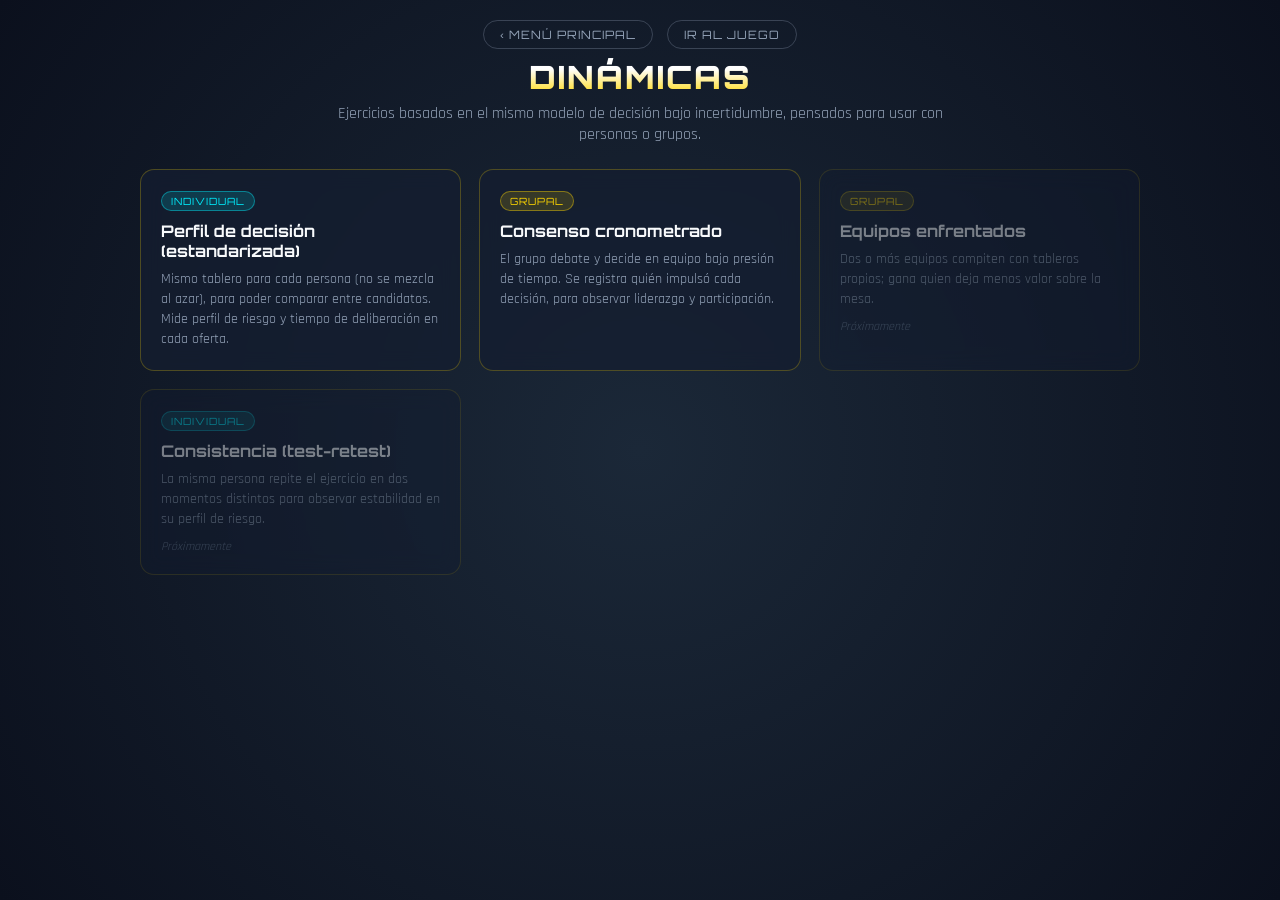
==== dinamicas.html @ cfd76e82 "444" ====
<!DOCTYPE html>
<html lang="es">
<head>
  <meta charset="UTF-8">
  <meta name="viewport" content="width=device-width, initial-scale=1.0">
  <title>Dinámicas - Simulador de Maletines</title>
  <link rel="preconnect" href="https://fonts.googleapis.com">
  <link rel="preconnect" href="https://fonts.gstatic.com" crossorigin>
  <link href="https://fonts.googleapis.com/css2?family=Orbitron:wght@500;700;900&family=Rajdhani:wght@500;600;700&display=swap" rel="stylesheet">
  <link rel="stylesheet" href="dinamicas.css">
</head>
<body>

  <div class="top-nav">
    <a href="index.html">‹ Menú principal</a>
    <a href="juego.html">Ir al juego</a>
  </div>

  <h1>Dinámicas</h1>
  <p class="subtitle">Ejercicios basados en el mismo modelo de decisión bajo incertidumbre, pensados para usar con personas o grupos.</p>

  <!-- ============================ Selector ============================ -->
  <div class="screen active" id="screen-menu">
    <div class="dyn-grid">

      <div class="dyn-card" data-target="individual">
        <span class="dyn-tag individual">Individual</span>
        <h3>Perfil de decisión (estandarizada)</h3>
        <p>Mismo tablero para cada persona (no se mezcla al azar), para poder comparar entre candidatos. Mide perfil de riesgo y tiempo de deliberación en cada oferta.</p>
      </div>

      <div class="dyn-card" data-target="group">
        <span class="dyn-tag grupal">Grupal</span>
        <h3>Consenso cronometrado</h3>
        <p>El grupo debate y decide en equipo bajo presión de tiempo. Se registra quién impulsó cada decisión, para observar liderazgo y participación.</p>
      </div>

      <div class="dyn-card disabled">
        <span class="dyn-tag grupal">Grupal</span>
        <h3>Equipos enfrentados</h3>
        <p>Dos o más equipos compiten con tableros propios; gana quien deja menos valor sobre la mesa.</p>
        <span class="soon">Próximamente</span>
      </div>

      <div class="dyn-card disabled">
        <span class="dyn-tag individual">Individual</span>
        <h3>Consistencia (test-retest)</h3>
        <p>La misma persona repite el ejercicio en dos momentos distintos para observar estabilidad en su perfil de riesgo.</p>
        <span class="soon">Próximamente</span>
      </div>

    </div>
  </div>

  <!-- ======================= Individual: intro ======================= -->
  <div class="screen" id="screen-individual-intro">
    <div class="intro-box">
      <h2>Perfil de decisión — versión estandarizada</h2>
      <p class="note">
        El tablero es siempre el mismo (mismos premios en los mismos maletines), para que el resultado
        se pueda comparar entre personas. Se registra qué decisión tomó en cada oferta y cuánto tardó en tomarla.
      </p>
      <div class="field-row">
        <input type="text" id="ind-name-input" placeholder="Nombre del participante (opcional)">
      </div>
      <div class="panel-actions">
        <button class="btn btn-ghost" data-back>‹ Volver</button>
        <button class="btn btn-deal" id="ind-start-btn">Iniciar prueba</button>
      </div>
    </div>
  </div>

  <!-- ======================= Individual: juego ======================= -->
  <div class="screen" id="screen-individual-play">
    <div class="dashboard">
      <div class="metric-card"><h3>Ronda</h3><div class="value" id="ind-round-label">-</div></div>
      <div class="metric-card"><h3>Restantes</h3><div class="value" id="ind-remaining">0</div></div>
      <div class="metric-card"><h3>Valor Esperado</h3><div class="value" id="ind-ve">$0</div></div>
      <div class="metric-card"><h3>Oferta Estimada</h3><div class="value offer" id="ind-offer">$0</div></div>
    </div>

    <div class="status-bar" id="ind-status">Elegí tu maletín</div>

    <div class="player-case-bar" id="ind-player-bar" hidden>
      <span class="label">Tu maletín</span>
      <span class="num" id="ind-player-num">-</span>
      <span class="hint" id="ind-player-hint">queda cerrado hasta el final</span>
    </div>

    <div class="main-container">
      <div class="values-column" id="ind-low-list"></div>
      <div class="cases-grid" id="ind-cases-grid"></div>
      <div class="values-column" id="ind-high-list"></div>
    </div>

    <div class="controls">
      <button class="reset-btn" id="ind-reset-btn">Reiniciar prueba</button>
    </div>
  </div>

  <!-- Overlay oferta individual -->
  <div class="overlay" id="ind-offer-overlay" hidden>
    <div class="panel">
      <h2>La banca te ofrece</h2>
      <div class="big-amount" id="ind-offer-amount">$0</div>
      <p class="panel-sub" id="ind-offer-sub"></p>
      <div class="panel-actions">
        <button class="btn btn-deal" id="ind-deal-btn">Trato</button>
        <button class="btn btn-nodeal" id="ind-nodeal-btn">No Trato</button>
      </div>
    </div>
  </div>

  <!-- Overlay cambio final individual -->
  <div class="overlay" id="ind-swap-overlay" hidden>
    <div class="panel">
      <h2>Última decisión</h2>
      <p class="panel-sub" id="ind-swap-sub"></p>
      <div class="panel-actions">
        <button class="btn btn-keep" id="ind-keep-btn">Me quedo con el mío</button>
        <button class="btn btn-swap" id="ind-swap-btn">Cambiar maletín</button>
      </div>
    </div>
  </div>

  <!-- Overlay resultado individual -->
  <div class="overlay" id="ind-result-overlay" hidden>
    <div class="panel wide">
      <h2 id="ind-result-title">Fin de la prueba</h2>
      <div class="big-amount" id="ind-result-amount">$0</div>
      <p class="panel-sub" id="ind-result-sub"></p>
      <div class="risk-profile" id="ind-risk-profile">
        <span class="risk-tag" id="ind-risk-tag">-</span>
        <p id="ind-risk-detail"></p>
        <p id="ind-risk-note" class="risk-note"></p>
      </div>
      <div class="result-history" id="ind-result-history"></div>
      <div class="panel-actions">
        <button class="btn btn-ghost" id="ind-print-btn">Imprimir resumen</button>
        <button class="btn btn-deal" id="ind-again-btn">Nueva prueba</button>
      </div>
    </div>
  </div>

  <!-- ========================== Grupal: intro ========================== -->
  <div class="screen" id="screen-group-intro">
    <div class="intro-box">
      <h2>Consenso grupal cronometrado</h2>
      <p class="note">
        El grupo mira el mismo tablero (proyectado) y debe decidir en conjunto, dentro de un tiempo límite,
        si acepta cada oferta de la banca. Podés anotar quién impulsó cada decisión para observar
        participación y liderazgo.
      </p>
      <div class="field-row">
        <input type="text" id="grp-name-input" placeholder="Nombre del/de la participante">
        <button class="btn btn-deal" id="grp-add-btn" type="button">Agregar</button>
      </div>
      <div class="participant-list" id="grp-participant-list">
        <p class="empty-note">Todavía no agregaste participantes (es opcional).</p>
      </div>
      <div class="panel-actions">
        <button class="btn btn-ghost" data-back>‹ Volver</button>
        <button class="btn btn-deal" id="grp-start-btn">Iniciar dinámica</button>
      </div>
    </div>
  </div>

  <!-- ========================== Grupal: juego ========================== -->
  <div class="screen" id="screen-group-play">
    <div class="dashboard">
      <div class="metric-card"><h3>Ronda</h3><div class="value" id="grp-round-label">-</div></div>
      <div class="metric-card"><h3>Restantes</h3><div class="value" id="grp-remaining">0</div></div>
      <div class="metric-card"><h3>Valor Esperado</h3><div class="value" id="grp-ve">$0</div></div>
      <div class="metric-card"><h3>Oferta Estimada</h3><div class="value offer" id="grp-offer">$0</div></div>
    </div>

    <div class="status-bar" id="grp-status">Elegí el maletín del grupo</div>

    <div class="player-case-bar" id="grp-player-bar" hidden>
      <span class="label">Maletín del grupo</span>
      <span class="num" id="grp-player-num">-</span>
      <span class="hint" id="grp-player-hint">queda cerrado hasta el final</span>
    </div>

    <div class="main-container">
      <div class="values-column" id="grp-low-list"></div>
      <div class="cases-grid" id="grp-cases-grid"></div>
      <div class="values-column" id="grp-high-list"></div>
    </div>

    <div class="controls">
      <button class="reset-btn" id="grp-reset-btn">Reiniciar dinámica</button>
    </div>
  </div>

  <!-- Overlay oferta grupal (con cronómetro y selector de quién impulsó) -->
  <div class="overlay" id="grp-offer-overlay" hidden>
    <div class="panel">
      <h2>La banca ofrece</h2>
      <div class="countdown-ring" id="grp-countdown">45s</div>
      <div class="big-amount" id="grp-offer-amount">$0</div>
      <p class="panel-sub" id="grp-offer-sub"></p>
      <div class="driver-select" id="grp-driver-wrap">
        <label for="grp-driver-select">¿Quién impulsó esta decisión? (opcional)</label>
        <select id="grp-driver-select">
          <option value="">— Sin especificar —</option>
        </select>
      </div>
      <div class="panel-actions">
        <button class="btn btn-deal" id="grp-deal-btn">Trato</button>
        <button class="btn btn-nodeal" id="grp-nodeal-btn">No Trato</button>
      </div>
    </div>
  </div>

  <!-- Overlay cambio final grupal -->
  <div class="overlay" id="grp-swap-overlay" hidden>
    <div class="panel">
      <h2>Última decisión</h2>
      <p class="panel-sub" id="grp-swap-sub"></p>
      <div class="driver-select">
        <label for="grp-swap-driver-select">¿Quién impulsó esta decisión? (opcional)</label>
        <select id="grp-swap-driver-select">
          <option value="">— Sin especificar —</option>
        </select>
      </div>
      <div class="panel-actions">
        <button class="btn btn-keep" id="grp-keep-btn">Se queda con el suyo</button>
        <button class="btn btn-swap" id="grp-swap-btn">Cambiar maletín</button>
      </div>
    </div>
  </div>

  <!-- Overlay resultado grupal -->
  <div class="overlay" id="grp-result-overlay" hidden>
    <div class="panel wide">
      <h2 id="grp-result-title">Fin de la dinámica</h2>
      <div class="big-amount" id="grp-result-amount">$0</div>
      <p class="panel-sub" id="grp-result-sub"></p>
      <div class="participation-list" id="grp-participation-list"></div>
      <div class="result-history" id="grp-result-history"></div>
      <div class="panel-actions">
        <button class="btn btn-ghost" id="grp-print-btn">Imprimir resumen</button>
        <button class="btn btn-deal" id="grp-again-btn">Nueva dinámica</button>
      </div>
    </div>
  </div>

  <script src="dinamicas.js"></script>
</body>
</html>
---- dinamicas.css ----
:root {
  --bg-gradient: radial-gradient(circle at center, #1b2838 0%, #0b101d 100%);
  --card-bg: rgba(20, 30, 48, 0.75);
  --card-border: rgba(255, 215, 0, 0.25);
  --gold: #ffd700;
  --gold-glow: rgba(255, 215, 0, 0.4);
  --cyan: #00f0ff;
  --cyan-glow: rgba(0, 240, 255, 0.4);
  --green: #10b981;
  --red-val: #ef4444;
  --text-main: #f8fafc;
}

* { box-sizing: border-box; margin: 0; padding: 0; }

body {
  font-family: 'Rajdhani', sans-serif;
  background: var(--bg-gradient);
  color: var(--text-main);
  min-height: 100vh;
  padding: 20px;
  display: flex;
  flex-direction: column;
  align-items: center;
  background-attachment: fixed;
}

h1 {
  font-family: 'Orbitron', sans-serif;
  font-size: 2rem;
  font-weight: 900;
  text-transform: uppercase;
  letter-spacing: 2px;
  background: linear-gradient(180deg, #ffffff 30%, #ffd700 100%);
  -webkit-background-clip: text;
  background-clip: text;
  -webkit-text-fill-color: transparent;
  color: transparent;
  text-align: center;
}

h2 { font-family: 'Orbitron', sans-serif; font-size: 1.1rem; color: #e2e8f0; }

/* ------------------------------- Nav superior ----------------------------- */

.top-nav {
  display: flex;
  align-items: center;
  justify-content: center;
  gap: 14px;
  margin-bottom: 8px;
  flex-wrap: wrap;
}

.top-nav a {
  font-family: 'Orbitron', sans-serif;
  font-size: 0.72rem;
  letter-spacing: 1px;
  text-transform: uppercase;
  color: #94a3b8;
  text-decoration: none;
  border: 1px solid rgba(148, 163, 184, 0.3);
  border-radius: 999px;
  padding: 6px 16px;
  transition: color 0.2s ease, border-color 0.2s ease;
}

.top-nav a:hover {
  color: var(--gold);
  border-color: var(--gold);
}

.subtitle {
  color: #94a3b8;
  font-size: 1rem;
  text-align: center;
  max-width: 640px;
  margin: 6px 0 24px;
}

/* --------------------------------- Menú de dinámicas ----------------------- */

.dyn-grid {
  display: grid;
  grid-template-columns: repeat(auto-fit, minmax(240px, 1fr));
  gap: 18px;
  width: 100%;
  max-width: 1000px;
}

.dyn-card {
  background: var(--card-bg);
  border: 1px solid var(--card-border);
  border-radius: 14px;
  padding: 20px;
  text-align: left;
  cursor: pointer;
  backdrop-filter: blur(10px);
  transition: transform 0.2s ease, box-shadow 0.2s ease;
}

.dyn-card:hover:not(.disabled) {
  transform: translateY(-4px);
  box-shadow: 0 10px 30px rgba(255, 215, 0, 0.15);
}

.dyn-card.disabled {
  opacity: 0.45;
  cursor: default;
}

.dyn-tag {
  display: inline-block;
  font-family: 'Orbitron', sans-serif;
  font-size: 0.62rem;
  letter-spacing: 1px;
  text-transform: uppercase;
  padding: 3px 9px;
  border-radius: 999px;
  margin-bottom: 10px;
}

.dyn-tag.individual { background: rgba(0, 240, 255, 0.15); color: var(--cyan); border: 1px solid rgba(0, 240, 255, 0.4); }
.dyn-tag.grupal { background: rgba(255, 215, 0, 0.15); color: var(--gold); border: 1px solid rgba(255, 215, 0, 0.4); }

.dyn-card h3 {
  font-family: 'Orbitron', sans-serif;
  font-size: 1rem;
  margin-bottom: 8px;
  color: #f8fafc;
}

.dyn-card p {
  font-size: 0.9rem;
  color: #94a3b8;
  line-height: 1.4;
}

.dyn-card .soon {
  display: block;
  margin-top: 10px;
  font-size: 0.75rem;
  color: #64748b;
  font-style: italic;
}

/* ------------------------------- Pantallas -------------------------------- */

.screen { display: none; width: 100%; flex-direction: column; align-items: center; }
.screen.active { display: flex; }

.intro-box {
  background: var(--card-bg);
  border: 1px solid var(--card-border);
  border-radius: 14px;
  padding: 24px 28px;
  max-width: 560px;
  width: 100%;
  backdrop-filter: blur(10px);
  margin-bottom: 10px;
}

.intro-box p.note {
  font-size: 0.85rem;
  color: #94a3b8;
  line-height: 1.5;
  margin-bottom: 16px;
}

.field-row {
  display: flex;
  gap: 10px;
  margin-bottom: 12px;
}

.field-row input[type="text"] {
  flex: 1;
  font-family: 'Rajdhani', sans-serif;
  font-weight: 600;
  font-size: 0.95rem;
  background: rgba(15, 23, 42, 0.6);
  border: 1px solid rgba(148, 163, 184, 0.3);
  border-radius: 8px;
  padding: 10px 14px;
  color: var(--text-main);
}

.participant-list {
  display: flex;
  flex-direction: column;
  gap: 6px;
  margin-bottom: 16px;
  max-height: 220px;
  overflow-y: auto;
}

.participant-row {
  display: flex;
  align-items: center;
  justify-content: space-between;
  background: rgba(15, 23, 42, 0.5);
  border: 1px solid rgba(148, 163, 184, 0.2);
  border-radius: 8px;
  padding: 6px 12px;
  font-size: 0.9rem;
}

.participant-row button {
  background: none;
  border: none;
  color: var(--red-val);
  cursor: pointer;
  font-size: 0.85rem;
  font-weight: 700;
}

.empty-note {
  color: #64748b;
  font-size: 0.85rem;
  font-style: italic;
  padding: 8px 0;
}

/* ------------------------------- Dashboard --------------------------------- */

.dashboard {
  display: grid;
  grid-template-columns: repeat(4, 1fr);
  gap: 14px;
  width: 100%;
  max-width: 1100px;
  margin-bottom: 16px;
}

.metric-card {
  background: var(--card-bg);
  border: 1px solid var(--card-border);
  border-radius: 12px;
  padding: 14px 18px;
  text-align: center;
  backdrop-filter: blur(10px);
  position: relative;
  overflow: hidden;
}

.metric-card::before {
  content: '';
  position: absolute;
  top: 0; left: 0; right: 0;
  height: 3px;
  background: linear-gradient(90deg, transparent, var(--gold), transparent);
}

.metric-card h3 {
  font-family: 'Orbitron', sans-serif;
  font-size: 0.72rem;
  color: #94a3b8;
  letter-spacing: 1px;
  margin-bottom: 5px;
  text-transform: uppercase;
}

.metric-card .value {
  font-family: 'Orbitron', sans-serif;
  font-size: 1.5rem;
  font-weight: 700;
  color: var(--cyan);
  text-shadow: 0 0 10px var(--cyan-glow);
}

.metric-card .value.offer { color: var(--gold); text-shadow: 0 0 12px var(--gold-glow); }
.metric-card .value.timer { color: var(--red-val); text-shadow: 0 0 12px rgba(239, 68, 68, 0.5); }

.status-bar {
  font-size: 1rem;
  font-weight: 600;
  color: #cbd5e1;
  background: rgba(15, 23, 42, 0.6);
  border: 1px solid rgba(148, 163, 184, 0.2);
  border-radius: 999px;
  padding: 7px 20px;
  margin-bottom: 12px;
  text-align: center;
}

.player-case-bar {
  display: flex;
  align-items: center;
  gap: 12px;
  background: rgba(16, 185, 129, 0.1);
  border: 1px solid rgba(16, 185, 129, 0.45);
  border-radius: 10px;
  padding: 7px 16px;
  margin-bottom: 14px;
}

.player-case-bar .label { font-family: 'Orbitron', sans-serif; font-size: 0.7rem; letter-spacing: 1px; text-transform: uppercase; color: #94a3b8; }
.player-case-bar .num { font-family: 'Orbitron', sans-serif; font-weight: 900; color: var(--green); }
.player-case-bar .hint { font-size: 0.9rem; color: #94a3b8; }

/* --------------------------------- Tablero ---------------------------------- */

.main-container {
  display: grid;
  grid-template-columns: 190px 1fr 190px;
  gap: 18px;
  width: 100%;
  max-width: 1100px;
}

.values-column { display: flex; flex-direction: column; gap: 6px; }

.value-badge {
  font-family: 'Orbitron', sans-serif;
  padding: 8px 10px;
  border-radius: 8px;
  font-weight: 700;
  font-size: 0.85rem;
  text-align: center;
  letter-spacing: 1px;
  transition: all 0.5s ease-out;
  position: relative;
  overflow: hidden;
}

.value-badge.low { background: linear-gradient(135deg, #1e293b 0%, #0f172a 100%); border: 1px solid #334155; color: #93c5fd; }
.value-badge.high { background: linear-gradient(135deg, #b45309 0%, #78350f 100%); border: 1px solid #f59e0b; color: #fef08a; }

.value-badge.eliminated {
  background: rgba(15, 23, 42, 0.4) !important;
  border-color: rgba(255, 255, 255, 0.05) !important;
  color: #334155 !important;
  opacity: 0.4;
}

.value-badge.eliminated::after {
  content: '';
  position: absolute;
  top: 50%; left: 10%; right: 10%;
  height: 2px;
  background: var(--red-val);
  transform: translateY(-50%);
}

.cases-grid {
  display: grid;
  grid-template-columns: repeat(auto-fill, minmax(96px, 1fr));
  gap: 12px;
  align-content: start;
  background: var(--card-bg);
  border: 1px solid var(--card-border);
  border-radius: 16px;
  padding: 18px;
  backdrop-filter: blur(10px);
}

.case {
  position: relative;
  aspect-ratio: 1.25;
  background: linear-gradient(135deg, #382d18 0%, #8a6a1f 35%, #ffd700 50%, #8a6a1f 65%, #2a200f 100%);
  border-radius: 10px;
  display: flex;
  align-items: center;
  justify-content: center;
  cursor: pointer;
  user-select: none;
  box-shadow: 0 6px 12px rgba(0, 0, 0, 0.6);
  border: 1px solid #ffe066;
  transition: transform 0.3s ease;
}

.case:hover:not(.opened):not(.player) { transform: translateY(-4px) scale(1.03); }

.case.selectable { animation: pickPulse 1.8s ease-in-out infinite; }

@keyframes pickPulse {
  0%, 100% { box-shadow: 0 6px 12px rgba(0,0,0,0.6); }
  50%      { box-shadow: 0 6px 12px rgba(0,0,0,0.6), 0 0 18px var(--cyan-glow); }
}

.case .num { font-family: 'Orbitron', sans-serif; font-size: 1.2rem; font-weight: 900; color: #1a1202; }

.case.player:not(.opened) {
  border-color: var(--green);
  box-shadow: 0 0 0 2px rgba(16, 185, 129, 0.6);
}

.case .mine-tag {
  position: absolute;
  bottom: 4px;
  font-family: 'Orbitron', sans-serif;
  font-size: 0.55rem;
  font-weight: 900;
  color: #06281d;
  background: var(--green);
  padding: 2px 6px;
  border-radius: 4px;
}

.case.opened {
  background: linear-gradient(135deg, #0d131f 0%, #172033 100%);
  border-color: #1e293b;
  box-shadow: inset 0 3px 10px rgba(0, 0, 0, 0.8);
  cursor: default;
  transform: none;
  flex-direction: column;
}

.case.opened .num { font-size: 0.75rem; color: #475569; margin-bottom: 2px; }

.case.opened .val {
  font-family: 'Orbitron', sans-serif;
  font-size: 0.8rem;
  font-weight: 700;
  color: var(--red-val);
}

.case.opened.player .val { color: var(--green); }

/* -------------------------------- Overlays ---------------------------------- */

.overlay {
  position: fixed;
  inset: 0;
  background: rgba(3, 7, 18, 0.82);
  backdrop-filter: blur(6px);
  display: flex;
  align-items: center;
  justify-content: center;
  z-index: 50;
  padding: 20px;
}

.overlay[hidden] { display: none; }

.panel {
  background: linear-gradient(160deg, #14213a 0%, #0b101d 100%);
  border: 1px solid var(--card-border);
  border-radius: 16px;
  padding: 30px 34px;
  max-width: 520px;
  width: 100%;
  text-align: center;
  box-shadow: 0 20px 60px rgba(0, 0, 0, 0.8);
}

.panel.wide { max-width: 640px; }

.panel h2 {
  font-size: 1rem;
  text-transform: uppercase;
  letter-spacing: 2px;
  color: #94a3b8;
  margin-bottom: 14px;
}

.big-amount {
  font-family: 'Orbitron', sans-serif;
  font-size: 2.4rem;
  font-weight: 900;
  color: var(--gold);
  text-shadow: 0 0 24px var(--gold-glow);
  margin-bottom: 14px;
}

.panel-sub { font-size: 0.95rem; color: #cbd5e1; line-height: 1.5; margin-bottom: 20px; }

.countdown-ring {
  font-family: 'Orbitron', sans-serif;
  font-size: 2rem;
  font-weight: 900;
  color: var(--red-val);
  margin-bottom: 14px;
}

.countdown-ring.low { animation: countdownPulse 0.6s ease-in-out infinite; }

@keyframes countdownPulse { 0%, 100% { opacity: 1; } 50% { opacity: 0.4; } }

.driver-select {
  margin-bottom: 18px;
  text-align: left;
}

.driver-select label {
  display: block;
  font-family: 'Orbitron', sans-serif;
  font-size: 0.65rem;
  letter-spacing: 1px;
  text-transform: uppercase;
  color: #94a3b8;
  margin-bottom: 6px;
}

.driver-select select {
  width: 100%;
  font-family: 'Rajdhani', sans-serif;
  font-weight: 600;
  font-size: 0.9rem;
  background: rgba(15, 23, 42, 0.6);
  border: 1px solid rgba(148, 163, 184, 0.3);
  border-radius: 8px;
  padding: 9px 12px;
  color: var(--text-main);
}

.panel-actions { display: flex; gap: 14px; justify-content: center; flex-wrap: wrap; }

.btn {
  font-family: 'Orbitron', sans-serif;
  padding: 12px 24px;
  font-size: 0.85rem;
  font-weight: 700;
  letter-spacing: 1px;
  text-transform: uppercase;
  border-radius: 8px;
  cursor: pointer;
  border: 1px solid transparent;
  transition: transform 0.15s ease;
  color: #fff;
}

.btn:hover { transform: translateY(-2px); }
.btn:disabled { opacity: 0.4; cursor: default; transform: none; }

.btn-deal { background: linear-gradient(135deg, #10b981 0%, #047857 100%); border-color: #34d399; }
.btn-nodeal { background: linear-gradient(135deg, #dc2626 0%, #991b1b 100%); border-color: #f87171; }
.btn-keep { background: linear-gradient(135deg, #334155 0%, #1e293b 100%); border-color: #64748b; }
.btn-swap { background: linear-gradient(135deg, #b45309 0%, #78350f 100%); border-color: #f59e0b; }
.btn-ghost { background: transparent; border-color: #64748b; color: #94a3b8; }

/* ------------------------------- Resúmenes ---------------------------------- */

.result-history { text-align: left; margin: 0 0 20px; max-height: 240px; overflow-y: auto; }

.result-history h3 {
  font-family: 'Orbitron', sans-serif;
  font-size: 0.72rem;
  letter-spacing: 1px;
  text-transform: uppercase;
  color: #64748b;
  margin-bottom: 8px;
}

.hist-row {
  display: grid;
  grid-template-columns: 0.6fr 1fr 1fr 1fr;
  gap: 8px;
  font-size: 0.85rem;
  padding: 6px 8px;
  border-bottom: 1px solid rgba(148, 163, 184, 0.12);
  color: #94a3b8;
}

.hist-offer { color: var(--gold); font-weight: 700; }
.hist-dec.deal { color: var(--green); font-weight: 700; }
.hist-dec.nodeal { color: var(--red-val); font-weight: 700; }
.hist-dec.auto { color: #94a3b8; font-style: italic; }

.risk-profile {
  background: rgba(255, 215, 0, 0.06);
  border: 1px solid rgba(255, 215, 0, 0.25);
  border-radius: 10px;
  padding: 12px 16px;
  margin-bottom: 18px;
  text-align: left;
}

.risk-tag {
  display: inline-block;
  font-family: 'Orbitron', sans-serif;
  font-size: 0.7rem;
  font-weight: 700;
  letter-spacing: 1px;
  text-transform: uppercase;
  color: #1a1202;
  background: var(--gold);
  padding: 4px 10px;
  border-radius: 6px;
  margin-bottom: 6px;
}

.risk-profile p { font-size: 0.88rem; color: #cbd5e1; line-height: 1.4; }

.risk-note {
  margin-top: 8px;
  padding-top: 8px;
  border-top: 1px dashed rgba(148, 163, 184, 0.25);
  font-size: 0.78rem !important;
  color: #64748b !important;
  font-style: italic;
}

.participation-list { margin-bottom: 18px; text-align: left; }

.participation-row {
  display: grid;
  grid-template-columns: 90px 1fr 40px;
  align-items: center;
  gap: 10px;
  margin-bottom: 8px;
  font-size: 0.85rem;
  color: #cbd5e1;
}

.participation-bar-track {
  background: rgba(148, 163, 184, 0.15);
  border-radius: 999px;
  height: 10px;
  overflow: hidden;
}

.participation-bar-fill {
  height: 100%;
  background: linear-gradient(90deg, var(--cyan), var(--gold));
}

/* --------------------------------- Controles --------------------------------- */

.controls { margin-top: 20px; display: flex; gap: 12px; flex-wrap: wrap; justify-content: center; }

.reset-btn, .print-btn {
  font-family: 'Orbitron', sans-serif;
  padding: 11px 26px;
  font-size: 0.85rem;
  font-weight: 700;
  letter-spacing: 1px;
  text-transform: uppercase;
  border-radius: 8px;
  cursor: pointer;
  border: 1px solid;
  transition: transform 0.15s ease;
}

.reset-btn {
  background: linear-gradient(135deg, #dc2626 0%, #991b1b 100%);
  color: white;
  border-color: #f87171;
}

.print-btn {
  background: linear-gradient(135deg, #1e293b 0%, #0f172a 100%);
  color: #e2e8f0;
  border-color: #64748b;
}

.reset-btn:hover, .print-btn:hover { transform: translateY(-2px); }

@media print {
  .top-nav, .controls, .dyn-grid { display: none !important; }
  body { background: #fff; color: #111; }
  .overlay { position: static; background: none; backdrop-filter: none; }
  .panel { box-shadow: none; border: 1px solid #ccc; color: #111; background: #fff; }
  .big-amount, h1, h2, .metric-card .value { color: #111 !important; -webkit-text-fill-color: #111 !important; text-shadow: none !important; }
  .risk-note { color: #444 !important; }
}

@media (max-width: 900px) {
  .main-container { grid-template-columns: 1fr; }
  .dashboard { grid-template-columns: repeat(2, 1fr); }
  .values-column { display: grid; grid-template-columns: repeat(auto-fill, minmax(100px, 1fr)); }
  .hist-row { grid-template-columns: 1fr 1fr; }
}
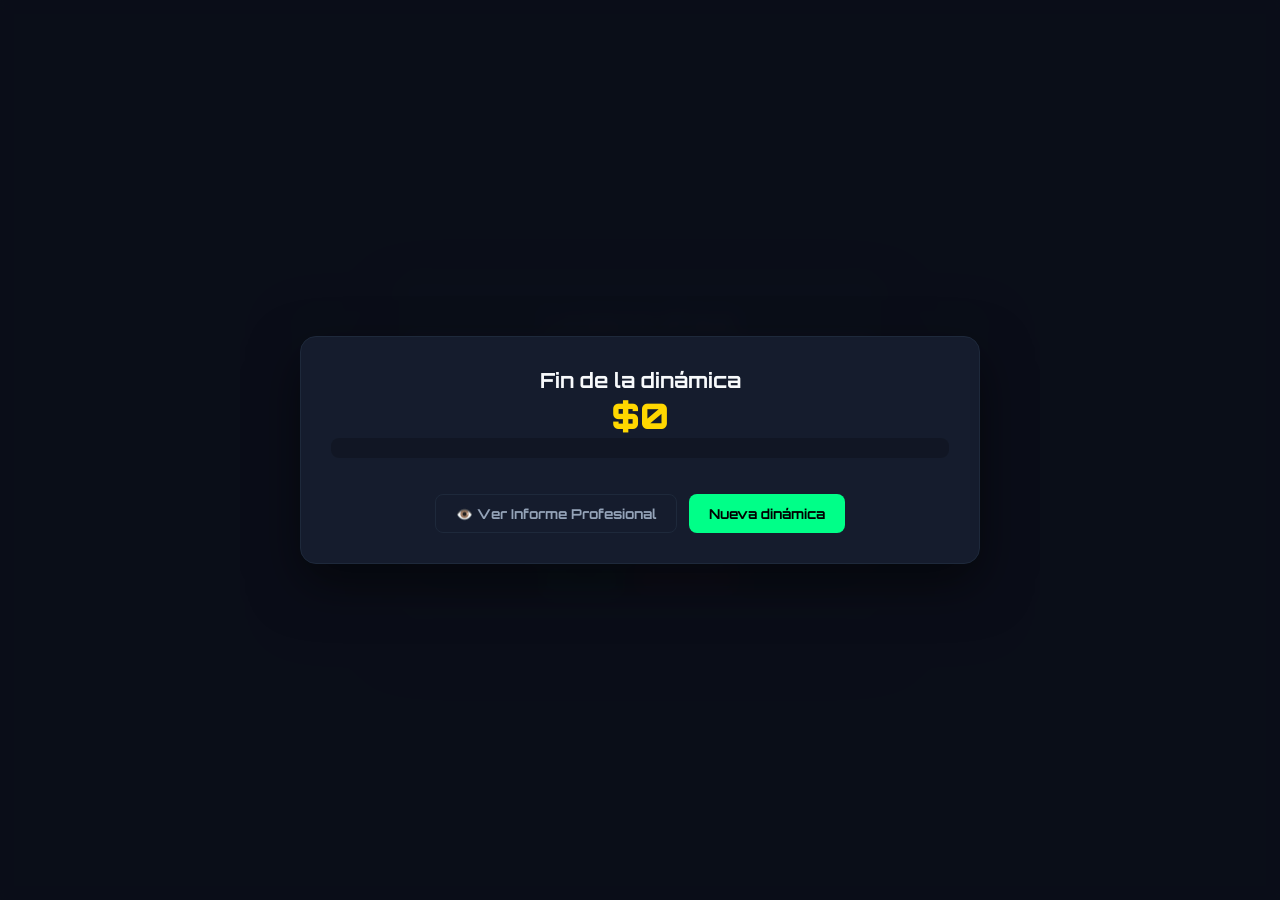
==== commit c65371b9: "12345" ====
--- a/dinamicas.html
+++ b/dinamicas.html
@@ -126,17 +126,32 @@
   <!-- Overlay resultado individual -->
   <div class="overlay" id="ind-result-overlay" hidden>
     <div class="panel wide">
-      <h2 id="ind-result-title">Fin de la prueba</h2>
-      <div class="big-amount" id="ind-result-amount">$0</div>
-      <p class="panel-sub" id="ind-result-sub"></p>
-      <div class="risk-profile" id="ind-risk-profile">
-        <span class="risk-tag" id="ind-risk-tag">-</span>
-        <p id="ind-risk-detail"></p>
-        <p id="ind-risk-note" class="risk-note"></p>
-      </div>
-      <div class="result-history" id="ind-result-history"></div>
-      <div class="panel-actions">
-        <button class="btn btn-ghost" id="ind-print-btn">Imprimir resumen</button>
+      
+      <!-- Bloque para el jugador -->
+      <div id="player-view-block">
+        <h2 id="ind-result-title">Fin de la prueba</h2>
+        <div class="big-amount" id="ind-result-amount">$0</div>
+        <p class="panel-sub" id="ind-result-sub"></p>
+        
+        <div class="risk-profile" id="ind-risk-profile">
+          <span class="risk-tag" id="ind-risk-tag">-</span>
+          <p id="ind-risk-detail"></p>
+        </div>
+
+        <div class="result-history" id="ind-result-history"></div>
+      </div>
+
+      <!-- Sección del Informe Técnico Individual -->
+      <div id="ind-pro-report" class="pro-report-container" hidden>
+        <div class="pro-report-header">
+          <h3>📋 Informe Técnico de Evaluación Conductual</h3>
+          <button class="btn btn-ghost" id="ind-print-pro-btn" style="padding:4px 12px; font-size:0.75rem;">🖨️ Imprimir Informe</button>
+        </div>
+        <div id="ind-pro-report-content" class="pro-report-body"></div>
+      </div>
+
+      <div class="panel-actions" style="margin-top:20px;">
+        <button class="btn btn-ghost" id="ind-toggle-pro-btn">👁️ Ver Informe Profesional</button>
         <button class="btn btn-deal" id="ind-again-btn">Nueva prueba</button>
       </div>
     </div>
@@ -193,7 +208,7 @@
     </div>
   </div>
 
-  <!-- Overlay oferta grupal (con cronómetro y selector de quién impulsó) -->
+  <!-- Overlay oferta grupal -->
   <div class="overlay" id="grp-offer-overlay" hidden>
     <div class="panel">
       <h2>La banca ofrece</h2>
@@ -234,13 +249,27 @@
   <!-- Overlay resultado grupal -->
   <div class="overlay" id="grp-result-overlay" hidden>
     <div class="panel wide">
-      <h2 id="grp-result-title">Fin de la dinámica</h2>
-      <div class="big-amount" id="grp-result-amount">$0</div>
-      <p class="panel-sub" id="grp-result-sub"></p>
-      <div class="participation-list" id="grp-participation-list"></div>
-      <div class="result-history" id="grp-result-history"></div>
-      <div class="panel-actions">
-        <button class="btn btn-ghost" id="grp-print-btn">Imprimir resumen</button>
+      
+      <!-- Vista limpia para el grupo -->
+      <div id="grp-player-view-block">
+        <h2 id="grp-result-title">Fin de la dinámica</h2>
+        <div class="big-amount" id="grp-result-amount">$0</div>
+        <p class="panel-sub" id="grp-result-sub"></p>
+        <div class="participation-list" id="grp-participation-list"></div>
+        <div class="result-history" id="grp-result-history"></div>
+      </div>
+
+      <!-- Sección del Informe Técnico Grupal -->
+      <div id="grp-pro-report" class="pro-report-container" hidden>
+        <div class="pro-report-header">
+          <h3>📋 Informe Técnico de Dinámica Grupal</h3>
+          <button class="btn btn-ghost" id="grp-print-pro-btn" style="padding:4px 12px; font-size:0.75rem;">🖨️ Imprimir Informe Grupal</button>
+        </div>
+        <div id="grp-pro-report-content" class="pro-report-body"></div>
+      </div>
+
+      <div class="panel-actions" style="margin-top:20px;">
+        <button class="btn btn-ghost" id="grp-toggle-pro-btn">👁️ Ver Informe Profesional</button>
         <button class="btn btn-deal" id="grp-again-btn">Nueva dinámica</button>
       </div>
     </div>
@@ -248,4 +277,4 @@
 
   <script src="dinamicas.js"></script>
 </body>
-</html>
+</html>
--- a/dinamicas.css
+++ b/dinamicas.css
@@ -1,663 +1,760 @@
+/* ==========================================================================
+   Dinámicas — Estilos independientes para el módulo de dinámicas grupales
+   e individuales.
+   ========================================================================== */
+
 :root {
-  --bg-gradient: radial-gradient(circle at center, #1b2838 0%, #0b101d 100%);
-  --card-bg: rgba(20, 30, 48, 0.75);
-  --card-border: rgba(255, 215, 0, 0.25);
+  --bg-dark: #0b0f19;
+  --card-bg: #151c2d;
+  --accent-blue: #00f0ff;
+  --accent-purple: #7000ff;
   --gold: #ffd700;
-  --gold-glow: rgba(255, 215, 0, 0.4);
-  --cyan: #00f0ff;
-  --cyan-glow: rgba(0, 240, 255, 0.4);
-  --green: #10b981;
-  --red-val: #ef4444;
+  --green: #00ff88;
+  --red-val: #ff2a6d;
   --text-main: #f8fafc;
-}
-
-* { box-sizing: border-box; margin: 0; padding: 0; }
+  --text-muted: #94a3b8;
+  --border-color: #1e293b;
+}
+
+* {
+  box-sizing: border-box;
+  margin: 0;
+  padding: 0;
+}
 
 body {
+  background-color: var(--bg-dark);
+  color: var(--text-main);
   font-family: 'Rajdhani', sans-serif;
-  background: var(--bg-gradient);
-  color: var(--text-main);
   min-height: 100vh;
+  display: flex;
+  flex-direction: column;
+  align-items: center;
   padding: 20px;
-  display: flex;
-  flex-direction: column;
-  align-items: center;
-  background-attachment: fixed;
+}
+
+/* ---------------- Navegación superior ---------------- */
+
+.top-nav {
+  width: 100%;
+  max-width: 1100px;
+  display: flex;
+  justify-content: space-between;
+  margin-bottom: 20px;
+}
+
+.top-nav a {
+  color: var(--text-muted);
+  text-decoration: none;
+  font-weight: 600;
+  font-size: 0.9rem;
+  transition: color 0.2s;
+}
+
+.top-nav a:hover {
+  color: var(--accent-blue);
 }
 
 h1 {
   font-family: 'Orbitron', sans-serif;
   font-size: 2rem;
-  font-weight: 900;
   text-transform: uppercase;
   letter-spacing: 2px;
-  background: linear-gradient(180deg, #ffffff 30%, #ffd700 100%);
+  background: linear-gradient(135deg, var(--accent-blue), var(--accent-purple));
   -webkit-background-clip: text;
-  background-clip: text;
   -webkit-text-fill-color: transparent;
-  color: transparent;
+  margin-bottom: 5px;
   text-align: center;
 }
 
-h2 { font-family: 'Orbitron', sans-serif; font-size: 1.1rem; color: #e2e8f0; }
-
-/* ------------------------------- Nav superior ----------------------------- */
-
-.top-nav {
-  display: flex;
-  align-items: center;
-  justify-content: center;
-  gap: 14px;
-  margin-bottom: 8px;
-  flex-wrap: wrap;
-}
-
-.top-nav a {
-  font-family: 'Orbitron', sans-serif;
-  font-size: 0.72rem;
-  letter-spacing: 1px;
-  text-transform: uppercase;
-  color: #94a3b8;
-  text-decoration: none;
-  border: 1px solid rgba(148, 163, 184, 0.3);
-  border-radius: 999px;
-  padding: 6px 16px;
-  transition: color 0.2s ease, border-color 0.2s ease;
-}
-
-.top-nav a:hover {
-  color: var(--gold);
-  border-color: var(--gold);
-}
-
 .subtitle {
-  color: #94a3b8;
+  color: var(--text-muted);
   font-size: 1rem;
   text-align: center;
-  max-width: 640px;
-  margin: 6px 0 24px;
-}
-
-/* --------------------------------- Menú de dinámicas ----------------------- */
+  max-width: 600px;
+  margin-bottom: 30px;
+}
+
+/* ---------------- Control de Pantallas ---------------- */
+
+.screen {
+  display: none;
+  width: 100%;
+  max-width: 1100px;
+  animation: fadeIn 0.3s ease-out;
+}
+
+.screen.active {
+  display: block;
+}
+
+@keyframes fadeIn {
+  from { opacity: 0; transform: translateY(10px); }
+  to { opacity: 1; transform: translateY(0); }
+}
+
+/* ---------------- Menú de Dinámicas (Grid) ---------------- */
 
 .dyn-grid {
   display: grid;
-  grid-template-columns: repeat(auto-fit, minmax(240px, 1fr));
-  gap: 18px;
-  width: 100%;
-  max-width: 1000px;
+  grid-template-columns: repeat(auto-fit, minmax(250px, 1fr));
+  gap: 20px;
 }
 
 .dyn-card {
   background: var(--card-bg);
-  border: 1px solid var(--card-border);
-  border-radius: 14px;
-  padding: 20px;
-  text-align: left;
+  border: 1px solid var(--border-color);
+  border-radius: 12px;
+  padding: 24px;
   cursor: pointer;
-  backdrop-filter: blur(10px);
-  transition: transform 0.2s ease, box-shadow 0.2s ease;
-}
-
-.dyn-card:hover:not(.disabled) {
+  transition: transform 0.2s, border-color 0.2s, box-shadow 0.2s;
+  position: relative;
+  display: flex;
+  flex-direction: column;
+  gap: 12px;
+}
+
+.dyn-card:not(.disabled):hover {
   transform: translateY(-4px);
-  box-shadow: 0 10px 30px rgba(255, 215, 0, 0.15);
+  border-color: var(--accent-blue);
+  box-shadow: 0 8px 24px rgba(0, 240, 255, 0.15);
 }
 
 .dyn-card.disabled {
-  opacity: 0.45;
-  cursor: default;
+  opacity: 0.5;
+  cursor: not-allowed;
 }
 
 .dyn-tag {
-  display: inline-block;
-  font-family: 'Orbitron', sans-serif;
-  font-size: 0.62rem;
+  align-self: flex-start;
+  padding: 4px 8px;
+  border-radius: 4px;
+  font-size: 0.75rem;
+  font-weight: 700;
+  text-transform: uppercase;
   letter-spacing: 1px;
+}
+
+.dyn-tag.individual {
+  background: rgba(0, 240, 255, 0.1);
+  color: var(--accent-blue);
+  border: 1px solid rgba(0, 240, 255, 0.3);
+}
+
+.dyn-tag.grupal {
+  background: rgba(112, 0, 255, 0.15);
+  color: #b87dff;
+  border: 1px solid rgba(112, 0, 255, 0.3);
+}
+
+.dyn-card h3 {
+  font-family: 'Orbitron', sans-serif;
+  font-size: 1.1rem;
+}
+
+.dyn-card p {
+  color: var(--text-muted);
+  font-size: 0.9rem;
+  line-height: 1.4;
+}
+
+.soon {
+  font-size: 0.75rem;
+  color: var(--gold);
+  font-weight: 700;
   text-transform: uppercase;
-  padding: 3px 9px;
-  border-radius: 999px;
-  margin-bottom: 10px;
-}
-
-.dyn-tag.individual { background: rgba(0, 240, 255, 0.15); color: var(--cyan); border: 1px solid rgba(0, 240, 255, 0.4); }
-.dyn-tag.grupal { background: rgba(255, 215, 0, 0.15); color: var(--gold); border: 1px solid rgba(255, 215, 0, 0.4); }
-
-.dyn-card h3 {
-  font-family: 'Orbitron', sans-serif;
-  font-size: 1rem;
-  margin-bottom: 8px;
-  color: #f8fafc;
-}
-
-.dyn-card p {
-  font-size: 0.9rem;
-  color: #94a3b8;
-  line-height: 1.4;
-}
-
-.dyn-card .soon {
-  display: block;
-  margin-top: 10px;
-  font-size: 0.75rem;
-  color: #64748b;
-  font-style: italic;
-}
-
-/* ------------------------------- Pantallas -------------------------------- */
-
-.screen { display: none; width: 100%; flex-direction: column; align-items: center; }
-.screen.active { display: flex; }
+}
+
+/* ---------------- Cajas de Intro e Inputs ---------------- */
 
 .intro-box {
   background: var(--card-bg);
-  border: 1px solid var(--card-border);
-  border-radius: 14px;
-  padding: 24px 28px;
-  max-width: 560px;
-  width: 100%;
-  backdrop-filter: blur(10px);
-  margin-bottom: 10px;
-}
-
-.intro-box p.note {
-  font-size: 0.85rem;
-  color: #94a3b8;
+  border: 1px solid var(--border-color);
+  border-radius: 12px;
+  padding: 30px;
+  max-width: 600px;
+  margin: 0 auto;
+  display: flex;
+  flex-direction: column;
+  gap: 20px;
+}
+
+.intro-box h2 {
+  font-family: 'Orbitron', sans-serif;
+  color: var(--accent-blue);
+  font-size: 1.3rem;
+}
+
+.intro-box .note {
+  color: var(--text-muted);
+  font-size: 0.95rem;
   line-height: 1.5;
-  margin-bottom: 16px;
 }
 
 .field-row {
   display: flex;
   gap: 10px;
-  margin-bottom: 12px;
-}
-
-.field-row input[type="text"] {
+}
+
+input[type="text"] {
   flex: 1;
-  font-family: 'Rajdhani', sans-serif;
-  font-weight: 600;
-  font-size: 0.95rem;
-  background: rgba(15, 23, 42, 0.6);
-  border: 1px solid rgba(148, 163, 184, 0.3);
+  background: #0f172a;
+  border: 1px solid var(--border-color);
   border-radius: 8px;
   padding: 10px 14px;
   color: var(--text-main);
-}
-
+  font-family: inherit;
+  font-size: 1rem;
+}
+
+input[type="text"]:focus {
+  outline: none;
+  border-color: var(--accent-blue);
+}
+
+/* ---------------- Dashboard y Métricas ---------------- */
+
+.dashboard {
+  display: grid;
+  grid-template-columns: repeat(4, 1fr);
+  gap: 12px;
+  margin-bottom: 16px;
+}
+
+.metric-card {
+  background: var(--card-bg);
+  border: 1px solid var(--border-color);
+  border-radius: 8px;
+  padding: 12px;
+  text-align: center;
+}
+
+.metric-card h3 {
+  font-size: 0.75rem;
+  color: var(--text-muted);
+  text-transform: uppercase;
+  letter-spacing: 1px;
+  margin-bottom: 4px;
+}
+
+.metric-card .value {
+  font-family: 'Orbitron', sans-serif;
+  font-size: 1.2rem;
+  font-weight: 700;
+}
+
+.metric-card .value.offer {
+  color: var(--gold);
+}
+
+.status-bar {
+  background: rgba(15, 23, 42, 0.8);
+  border: 1px solid var(--border-color);
+  border-radius: 8px;
+  padding: 10px 16px;
+  text-align: center;
+  font-size: 1rem;
+  font-weight: 600;
+  margin-bottom: 16px;
+  color: var(--accent-blue);
+}
+
+.player-case-bar {
+  background: rgba(255, 215, 0, 0.05);
+  border: 1px solid rgba(255, 215, 0, 0.2);
+  border-radius: 8px;
+  padding: 8px 16px;
+  display: flex;
+  align-items: center;
+  justify-content: center;
+  gap: 10px;
+  margin-bottom: 16px;
+  font-size: 0.9rem;
+}
+
+.player-case-bar .num {
+  font-family: 'Orbitron', sans-serif;
+  font-weight: 700;
+  color: var(--gold);
+}
+
+.player-case-bar .hint {
+  color: var(--text-muted);
+  font-size: 0.8rem;
+}
+
+/* ---------------- Tablero Principal ---------------- */
+
+.main-container {
+  display: grid;
+  grid-template-columns: 140px 1fr 140px;
+  gap: 16px;
+  margin-bottom: 20px;
+}
+
+.values-column {
+  display: flex;
+  flex-direction: column;
+  gap: 4px;
+}
+
+.value-badge {
+  background: var(--card-bg);
+  border: 1px solid var(--border-color);
+  border-radius: 4px;
+  padding: 4px 8px;
+  font-size: 0.8rem;
+  font-weight: 700;
+  text-align: center;
+  transition: opacity 0.3s, filter 0.3s;
+}
+
+.value-badge.low { color: #38bdf8; }
+.value-badge.high { color: #f43f5e; }
+
+.value-badge.eliminated {
+  opacity: 0.2;
+  filter: grayscale(1);
+  text-decoration: line-through;
+}
+
+.cases-grid {
+  display: grid;
+  grid-template-columns: repeat(auto-fill, minmax(70px, 1fr));
+  gap: 10px;
+  align-content: start;
+}
+
+.case {
+  background: var(--card-bg);
+  border: 1px solid var(--border-color);
+  border-radius: 8px;
+  aspect-ratio: 1;
+  display: flex;
+  flex-direction: column;
+  align-items: center;
+  justify-content: center;
+  cursor: default;
+  position: relative;
+  transition: transform 0.15s, border-color 0.15s, background-color 0.15s;
+  user-select: none;
+}
+
+.case.selectable {
+  cursor: pointer;
+  border-color: rgba(0, 240, 255, 0.4);
+}
+
+.case.selectable:hover {
+  transform: scale(1.05);
+  border-color: var(--accent-blue);
+  box-shadow: 0 0 12px rgba(0, 240, 255, 0.2);
+}
+
+.case .num {
+  font-family: 'Orbitron', sans-serif;
+  font-size: 1.1rem;
+  font-weight: 700;
+}
+
+.case .val {
+  font-size: 0.75rem;
+  font-weight: 700;
+  color: var(--gold);
+  margin-top: 2px;
+}
+
+.case.opened {
+  background: rgba(15, 23, 42, 0.6);
+  border-color: transparent;
+  opacity: 0.5;
+}
+
+.case.player {
+  border-color: var(--gold);
+  background: rgba(255, 215, 0, 0.1);
+}
+
+.case .mine-tag {
+  position: absolute;
+  top: 2px;
+  font-size: 0.55rem;
+  font-weight: 900;
+  color: var(--gold);
+  letter-spacing: 0.5px;
+}
+
+/* ---------------- Botones y Controles ---------------- */
+
+.controls {
+  display: flex;
+  justify-content: center;
+  margin-top: 10px;
+}
+
+.btn {
+  background: var(--card-bg);
+  border: 1px solid var(--border-color);
+  color: var(--text-main);
+  padding: 10px 20px;
+  border-radius: 8px;
+  font-family: 'Orbitron', sans-serif;
+  font-size: 0.85rem;
+  font-weight: 700;
+  cursor: pointer;
+  transition: all 0.2s;
+  display: inline-flex;
+  align-items: center;
+  justify-content: center;
+  gap: 8px;
+}
+
+.btn:hover {
+  border-color: var(--accent-blue);
+  color: var(--accent-blue);
+}
+
+.btn-deal {
+  background: var(--green);
+  color: #000;
+  border: none;
+}
+.btn-deal:hover {
+  background: #00cc6a;
+  color: #000;
+  box-shadow: 0 0 16px rgba(0, 255, 136, 0.4);
+}
+
+.btn-nodeal {
+  background: var(--red-val);
+  color: #fff;
+  border: none;
+}
+.btn-nodeal:hover {
+  background: #d61f55;
+  color: #fff;
+  box-shadow: 0 0 16px rgba(255, 42, 109, 0.4);
+}
+
+.btn-keep {
+  background: var(--card-bg);
+  border: 1px solid var(--accent-blue);
+  color: var(--accent-blue);
+}
+
+.btn-swap {
+  background: var(--card-bg);
+  border: 1px solid var(--gold);
+  color: var(--gold);
+}
+
+.btn-ghost {
+  background: transparent;
+  border: 1px solid var(--border-color);
+  color: var(--text-muted);
+}
+
+.reset-btn {
+  background: transparent;
+  border: none;
+  color: var(--text-muted);
+  font-size: 0.8rem;
+  cursor: pointer;
+  text-decoration: underline;
+}
+
+/* ---------------- Overlays y Modales ---------------- */
+
+.overlay {
+  position: fixed;
+  top: 0;
+  left: 0;
+  width: 100vw;
+  height: 100vh;
+  background: rgba(11, 15, 25, 0.85);
+  backdrop-filter: blur(6px);
+  display: flex;
+  align-items: center;
+  justify-content: center;
+  z-index: 100;
+  padding: 20px;
+}
+
+.panel {
+  background: var(--card-bg);
+  border: 1px solid var(--border-color);
+  border-radius: 16px;
+  padding: 30px;
+  width: 100%;
+  max-width: 480px;
+  text-align: center;
+  display: flex;
+  flex-direction: column;
+  gap: 16px;
+  box-shadow: 0 20px 50px rgba(0,0,0,0.5);
+  animation: popIn 0.25s cubic-bezier(0.175, 0.885, 0.32, 1.275);
+}
+
+.panel.wide {
+  max-width: 680px;
+}
+
+@keyframes popIn {
+  from { transform: scale(0.9); opacity: 0; }
+  to { transform: scale(1); opacity: 1; }
+}
+
+.panel h2 {
+  font-family: 'Orbitron', sans-serif;
+  font-size: 1.3rem;
+}
+
+.big-amount {
+  font-family: 'Orbitron', sans-serif;
+  font-size: 2.2rem;
+  font-weight: 900;
+  color: var(--gold);
+}
+
+.panel-sub {
+  color: var(--text-muted);
+  font-size: 0.9rem;
+  line-height: 1.4;
+}
+
+.panel-actions {
+  display: flex;
+  gap: 12px;
+  justify-content: center;
+  flex-wrap: wrap;
+}
+
+/* ---------------- Componentes de Resultados e Historial ---------------- */
+
+.risk-profile {
+  background: rgba(0, 0, 0, 0.25);
+  border: 1px solid var(--border-color);
+  border-radius: 8px;
+  padding: 12px;
+  text-align: left;
+}
+
+.risk-tag {
+  display: inline-block;
+  font-family: 'Orbitron', sans-serif;
+  font-size: 0.75rem;
+  color: var(--gold);
+  text-transform: uppercase;
+  margin-bottom: 4px;
+}
+
+.result-history {
+  display: flex;
+  flex-direction: column;
+  gap: 6px;
+  max-height: 160px;
+  overflow-y: auto;
+  text-align: left;
+  background: rgba(0,0,0,0.2);
+  padding: 10px;
+  border-radius: 8px;
+}
+
+.result-history h3 {
+  font-size: 0.75rem;
+  color: var(--text-muted);
+  text-transform: uppercase;
+  margin-bottom: 4px;
+}
+
+.hist-row {
+  display: flex;
+  justify-content: space-between;
+  font-size: 0.8rem;
+  border-bottom: 1px solid rgba(255,255,255,0.05);
+  padding-bottom: 4px;
+}
+
+.hist-row .hist-offer { color: var(--gold); }
+.hist-row .hist-dec.deal { color: var(--green); font-weight: 700; }
+.hist-row .hist-dec.nodeal { color: var(--red-val); }
+
+/* Cronómetro grupal */
+.countdown-ring {
+  font-family: 'Orbitron', sans-serif;
+  font-size: 1.8rem;
+  font-weight: 700;
+  color: var(--accent-blue);
+}
+
+.countdown-ring.low {
+  color: var(--red-val);
+  animation: pulse 0.5s infinite alternate;
+}
+
+@keyframes pulse {
+  from { transform: scale(1); }
+  to { transform: scale(1.1); }
+}
+
+/* Edición de participantes grupales */
 .participant-list {
   display: flex;
   flex-direction: column;
   gap: 6px;
-  margin-bottom: 16px;
-  max-height: 220px;
+  max-height: 120px;
   overflow-y: auto;
 }
 
 .participant-row {
   display: flex;
+  justify-content: space-between;
   align-items: center;
-  justify-content: space-between;
-  background: rgba(15, 23, 42, 0.5);
-  border: 1px solid rgba(148, 163, 184, 0.2);
-  border-radius: 8px;
+  background: rgba(0,0,0,0.2);
   padding: 6px 12px;
+  border-radius: 6px;
   font-size: 0.9rem;
 }
 
 .participant-row button {
-  background: none;
+  background: transparent;
   border: none;
   color: var(--red-val);
   cursor: pointer;
-  font-size: 0.85rem;
-  font-weight: 700;
-}
-
-.empty-note {
-  color: #64748b;
-  font-size: 0.85rem;
-  font-style: italic;
-  padding: 8px 0;
-}
-
-/* ------------------------------- Dashboard --------------------------------- */
-
-.dashboard {
-  display: grid;
-  grid-template-columns: repeat(4, 1fr);
-  gap: 14px;
-  width: 100%;
-  max-width: 1100px;
-  margin-bottom: 16px;
-}
-
-.metric-card {
-  background: var(--card-bg);
-  border: 1px solid var(--card-border);
+  font-size: 0.75rem;
+}
+
+.driver-select {
+  display: flex;
+  flex-direction: column;
+  gap: 4px;
+  text-align: left;
+}
+
+.driver-select label {
+  font-size: 0.75rem;
+  color: var(--text-muted);
+}
+
+.driver-select select {
+  background: #0f172a;
+  border: 1px solid var(--border-color);
+  color: var(--text-main);
+  padding: 8px;
+  border-radius: 6px;
+  font-family: inherit;
+}
+
+/* ---------------- Contenedores de Informe Profesional ---------------- */
+
+.pro-report-container {
+  margin-top: 16px;
+  background: rgba(15, 23, 42, 0.95);
+  border: 1px solid rgba(255, 215, 0, 0.35);
   border-radius: 12px;
-  padding: 14px 18px;
-  text-align: center;
-  backdrop-filter: blur(10px);
-  position: relative;
-  overflow: hidden;
-}
-
-.metric-card::before {
-  content: '';
-  position: absolute;
-  top: 0; left: 0; right: 0;
-  height: 3px;
-  background: linear-gradient(90deg, transparent, var(--gold), transparent);
-}
-
-.metric-card h3 {
-  font-family: 'Orbitron', sans-serif;
-  font-size: 0.72rem;
-  color: #94a3b8;
+  padding: 16px;
+  text-align: left;
+}
+
+.pro-report-header {
+  display: flex;
+  justify-content: space-between;
+  align-items: center;
+  border-bottom: 1px solid rgba(255, 215, 0, 0.2);
+  padding-bottom: 8px;
+  margin-bottom: 12px;
+}
+
+.pro-report-header h3 {
+  font-family: 'Orbitron', sans-serif;
+  font-size: 0.82rem;
+  color: var(--gold);
+  text-transform: uppercase;
   letter-spacing: 1px;
-  margin-bottom: 5px;
-  text-transform: uppercase;
-}
-
-.metric-card .value {
-  font-family: 'Orbitron', sans-serif;
-  font-size: 1.5rem;
-  font-weight: 700;
-  color: var(--cyan);
-  text-shadow: 0 0 10px var(--cyan-glow);
-}
-
-.metric-card .value.offer { color: var(--gold); text-shadow: 0 0 12px var(--gold-glow); }
-.metric-card .value.timer { color: var(--red-val); text-shadow: 0 0 12px rgba(239, 68, 68, 0.5); }
-
-.status-bar {
-  font-size: 1rem;
-  font-weight: 600;
-  color: #cbd5e1;
-  background: rgba(15, 23, 42, 0.6);
-  border: 1px solid rgba(148, 163, 184, 0.2);
-  border-radius: 999px;
-  padding: 7px 20px;
-  margin-bottom: 12px;
-  text-align: center;
-}
-
-.player-case-bar {
-  display: flex;
-  align-items: center;
-  gap: 12px;
-  background: rgba(16, 185, 129, 0.1);
-  border: 1px solid rgba(16, 185, 129, 0.45);
-  border-radius: 10px;
-  padding: 7px 16px;
-  margin-bottom: 14px;
-}
-
-.player-case-bar .label { font-family: 'Orbitron', sans-serif; font-size: 0.7rem; letter-spacing: 1px; text-transform: uppercase; color: #94a3b8; }
-.player-case-bar .num { font-family: 'Orbitron', sans-serif; font-weight: 900; color: var(--green); }
-.player-case-bar .hint { font-size: 0.9rem; color: #94a3b8; }
-
-/* --------------------------------- Tablero ---------------------------------- */
-
-.main-container {
-  display: grid;
-  grid-template-columns: 190px 1fr 190px;
-  gap: 18px;
-  width: 100%;
-  max-width: 1100px;
-}
-
-.values-column { display: flex; flex-direction: column; gap: 6px; }
-
-.value-badge {
-  font-family: 'Orbitron', sans-serif;
-  padding: 8px 10px;
-  border-radius: 8px;
-  font-weight: 700;
-  font-size: 0.85rem;
-  text-align: center;
-  letter-spacing: 1px;
-  transition: all 0.5s ease-out;
-  position: relative;
-  overflow: hidden;
-}
-
-.value-badge.low { background: linear-gradient(135deg, #1e293b 0%, #0f172a 100%); border: 1px solid #334155; color: #93c5fd; }
-.value-badge.high { background: linear-gradient(135deg, #b45309 0%, #78350f 100%); border: 1px solid #f59e0b; color: #fef08a; }
-
-.value-badge.eliminated {
-  background: rgba(15, 23, 42, 0.4) !important;
-  border-color: rgba(255, 255, 255, 0.05) !important;
-  color: #334155 !important;
-  opacity: 0.4;
-}
-
-.value-badge.eliminated::after {
-  content: '';
-  position: absolute;
-  top: 50%; left: 10%; right: 10%;
-  height: 2px;
-  background: var(--red-val);
-  transform: translateY(-50%);
-}
-
-.cases-grid {
-  display: grid;
-  grid-template-columns: repeat(auto-fill, minmax(96px, 1fr));
-  gap: 12px;
-  align-content: start;
-  background: var(--card-bg);
-  border: 1px solid var(--card-border);
-  border-radius: 16px;
-  padding: 18px;
-  backdrop-filter: blur(10px);
-}
-
-.case {
-  position: relative;
-  aspect-ratio: 1.25;
-  background: linear-gradient(135deg, #382d18 0%, #8a6a1f 35%, #ffd700 50%, #8a6a1f 65%, #2a200f 100%);
-  border-radius: 10px;
-  display: flex;
-  align-items: center;
-  justify-content: center;
-  cursor: pointer;
-  user-select: none;
-  box-shadow: 0 6px 12px rgba(0, 0, 0, 0.6);
-  border: 1px solid #ffe066;
-  transition: transform 0.3s ease;
-}
-
-.case:hover:not(.opened):not(.player) { transform: translateY(-4px) scale(1.03); }
-
-.case.selectable { animation: pickPulse 1.8s ease-in-out infinite; }
-
-@keyframes pickPulse {
-  0%, 100% { box-shadow: 0 6px 12px rgba(0,0,0,0.6); }
-  50%      { box-shadow: 0 6px 12px rgba(0,0,0,0.6), 0 0 18px var(--cyan-glow); }
-}
-
-.case .num { font-family: 'Orbitron', sans-serif; font-size: 1.2rem; font-weight: 900; color: #1a1202; }
-
-.case.player:not(.opened) {
-  border-color: var(--green);
-  box-shadow: 0 0 0 2px rgba(16, 185, 129, 0.6);
-}
-
-.case .mine-tag {
-  position: absolute;
-  bottom: 4px;
-  font-family: 'Orbitron', sans-serif;
-  font-size: 0.55rem;
-  font-weight: 900;
-  color: #06281d;
-  background: var(--green);
-  padding: 2px 6px;
-  border-radius: 4px;
-}
-
-.case.opened {
-  background: linear-gradient(135deg, #0d131f 0%, #172033 100%);
-  border-color: #1e293b;
-  box-shadow: inset 0 3px 10px rgba(0, 0, 0, 0.8);
-  cursor: default;
-  transform: none;
-  flex-direction: column;
-}
-
-.case.opened .num { font-size: 0.75rem; color: #475569; margin-bottom: 2px; }
-
-.case.opened .val {
-  font-family: 'Orbitron', sans-serif;
-  font-size: 0.8rem;
-  font-weight: 700;
-  color: var(--red-val);
-}
-
-.case.opened.player .val { color: var(--green); }
-
-/* -------------------------------- Overlays ---------------------------------- */
-
-.overlay {
-  position: fixed;
-  inset: 0;
-  background: rgba(3, 7, 18, 0.82);
-  backdrop-filter: blur(6px);
-  display: flex;
-  align-items: center;
-  justify-content: center;
-  z-index: 50;
-  padding: 20px;
-}
-
-.overlay[hidden] { display: none; }
-
-.panel {
-  background: linear-gradient(160deg, #14213a 0%, #0b101d 100%);
-  border: 1px solid var(--card-border);
-  border-radius: 16px;
-  padding: 30px 34px;
-  max-width: 520px;
-  width: 100%;
-  text-align: center;
-  box-shadow: 0 20px 60px rgba(0, 0, 0, 0.8);
-}
-
-.panel.wide { max-width: 640px; }
-
-.panel h2 {
-  font-size: 1rem;
-  text-transform: uppercase;
-  letter-spacing: 2px;
-  color: #94a3b8;
-  margin-bottom: 14px;
-}
-
-.big-amount {
-  font-family: 'Orbitron', sans-serif;
-  font-size: 2.4rem;
-  font-weight: 900;
-  color: var(--gold);
-  text-shadow: 0 0 24px var(--gold-glow);
-  margin-bottom: 14px;
-}
-
-.panel-sub { font-size: 0.95rem; color: #cbd5e1; line-height: 1.5; margin-bottom: 20px; }
-
-.countdown-ring {
-  font-family: 'Orbitron', sans-serif;
-  font-size: 2rem;
-  font-weight: 900;
-  color: var(--red-val);
-  margin-bottom: 14px;
-}
-
-.countdown-ring.low { animation: countdownPulse 0.6s ease-in-out infinite; }
-
-@keyframes countdownPulse { 0%, 100% { opacity: 1; } 50% { opacity: 0.4; } }
-
-.driver-select {
-  margin-bottom: 18px;
-  text-align: left;
-}
-
-.driver-select label {
-  display: block;
-  font-family: 'Orbitron', sans-serif;
-  font-size: 0.65rem;
-  letter-spacing: 1px;
-  text-transform: uppercase;
-  color: #94a3b8;
-  margin-bottom: 6px;
-}
-
-.driver-select select {
-  width: 100%;
-  font-family: 'Rajdhani', sans-serif;
-  font-weight: 600;
-  font-size: 0.9rem;
-  background: rgba(15, 23, 42, 0.6);
-  border: 1px solid rgba(148, 163, 184, 0.3);
-  border-radius: 8px;
-  padding: 9px 12px;
-  color: var(--text-main);
-}
-
-.panel-actions { display: flex; gap: 14px; justify-content: center; flex-wrap: wrap; }
-
-.btn {
-  font-family: 'Orbitron', sans-serif;
-  padding: 12px 24px;
-  font-size: 0.85rem;
-  font-weight: 700;
-  letter-spacing: 1px;
-  text-transform: uppercase;
-  border-radius: 8px;
-  cursor: pointer;
-  border: 1px solid transparent;
-  transition: transform 0.15s ease;
-  color: #fff;
-}
-
-.btn:hover { transform: translateY(-2px); }
-.btn:disabled { opacity: 0.4; cursor: default; transform: none; }
-
-.btn-deal { background: linear-gradient(135deg, #10b981 0%, #047857 100%); border-color: #34d399; }
-.btn-nodeal { background: linear-gradient(135deg, #dc2626 0%, #991b1b 100%); border-color: #f87171; }
-.btn-keep { background: linear-gradient(135deg, #334155 0%, #1e293b 100%); border-color: #64748b; }
-.btn-swap { background: linear-gradient(135deg, #b45309 0%, #78350f 100%); border-color: #f59e0b; }
-.btn-ghost { background: transparent; border-color: #64748b; color: #94a3b8; }
-
-/* ------------------------------- Resúmenes ---------------------------------- */
-
-.result-history { text-align: left; margin: 0 0 20px; max-height: 240px; overflow-y: auto; }
-
-.result-history h3 {
-  font-family: 'Orbitron', sans-serif;
-  font-size: 0.72rem;
-  letter-spacing: 1px;
-  text-transform: uppercase;
-  color: #64748b;
-  margin-bottom: 8px;
-}
-
-.hist-row {
-  display: grid;
-  grid-template-columns: 0.6fr 1fr 1fr 1fr;
-  gap: 8px;
-  font-size: 0.85rem;
-  padding: 6px 8px;
-  border-bottom: 1px solid rgba(148, 163, 184, 0.12);
-  color: #94a3b8;
-}
-
-.hist-offer { color: var(--gold); font-weight: 700; }
-.hist-dec.deal { color: var(--green); font-weight: 700; }
-.hist-dec.nodeal { color: var(--red-val); font-weight: 700; }
-.hist-dec.auto { color: #94a3b8; font-style: italic; }
-
-.risk-profile {
-  background: rgba(255, 215, 0, 0.06);
-  border: 1px solid rgba(255, 215, 0, 0.25);
-  border-radius: 10px;
-  padding: 12px 16px;
-  margin-bottom: 18px;
-  text-align: left;
-}
-
-.risk-tag {
-  display: inline-block;
-  font-family: 'Orbitron', sans-serif;
-  font-size: 0.7rem;
-  font-weight: 700;
-  letter-spacing: 1px;
-  text-transform: uppercase;
-  color: #1a1202;
-  background: var(--gold);
-  padding: 4px 10px;
-  border-radius: 6px;
-  margin-bottom: 6px;
-}
-
-.risk-profile p { font-size: 0.88rem; color: #cbd5e1; line-height: 1.4; }
-
-.risk-note {
-  margin-top: 8px;
-  padding-top: 8px;
-  border-top: 1px dashed rgba(148, 163, 184, 0.25);
-  font-size: 0.78rem !important;
-  color: #64748b !important;
-  font-style: italic;
-}
-
-.participation-list { margin-bottom: 18px; text-align: left; }
-
-.participation-row {
-  display: grid;
-  grid-template-columns: 90px 1fr 40px;
-  align-items: center;
-  gap: 10px;
-  margin-bottom: 8px;
-  font-size: 0.85rem;
-  color: #cbd5e1;
-}
-
-.participation-bar-track {
-  background: rgba(148, 163, 184, 0.15);
-  border-radius: 999px;
-  height: 10px;
-  overflow: hidden;
-}
-
-.participation-bar-fill {
-  height: 100%;
-  background: linear-gradient(90deg, var(--cyan), var(--gold));
-}
-
-/* --------------------------------- Controles --------------------------------- */
-
-.controls { margin-top: 20px; display: flex; gap: 12px; flex-wrap: wrap; justify-content: center; }
-
-.reset-btn, .print-btn {
-  font-family: 'Orbitron', sans-serif;
-  padding: 11px 26px;
-  font-size: 0.85rem;
-  font-weight: 700;
-  letter-spacing: 1px;
-  text-transform: uppercase;
-  border-radius: 8px;
-  cursor: pointer;
-  border: 1px solid;
-  transition: transform 0.15s ease;
-}
-
-.reset-btn {
-  background: linear-gradient(135deg, #dc2626 0%, #991b1b 100%);
-  color: white;
-  border-color: #f87171;
-}
-
-.print-btn {
-  background: linear-gradient(135deg, #1e293b 0%, #0f172a 100%);
-  color: #e2e8f0;
-  border-color: #64748b;
-}
-
-.reset-btn:hover, .print-btn:hover { transform: translateY(-2px); }
+  margin: 0;
+}
+
+.pro-report-body {
+  max-height: 280px;
+  overflow-y: auto;
+  padding-right: 6px;
+}
+
+.pro-report-body::-webkit-scrollbar {
+  width: 6px;
+}
+.pro-report-body::-webkit-scrollbar-track {
+  background: rgba(15, 23, 42, 0.5);
+}
+.pro-report-body::-webkit-scrollbar-thumb {
+  background: rgba(255, 215, 0, 0.3);
+  border-radius: 3px;
+}
+
+/* ---------------- Reglas de Impresión Exclusiva ---------------- */
 
 @media print {
-  .top-nav, .controls, .dyn-grid { display: none !important; }
-  body { background: #fff; color: #111; }
-  .overlay { position: static; background: none; backdrop-filter: none; }
-  .panel { box-shadow: none; border: 1px solid #ccc; color: #111; background: #fff; }
-  .big-amount, h1, h2, .metric-card .value { color: #111 !important; -webkit-text-fill-color: #111 !important; text-shadow: none !important; }
-  .risk-note { color: #444 !important; }
-}
-
-@media (max-width: 900px) {
-  .main-container { grid-template-columns: 1fr; }
-  .dashboard { grid-template-columns: repeat(2, 1fr); }
-  .values-column { display: grid; grid-template-columns: repeat(auto-fill, minmax(100px, 1fr)); }
-  .hist-row { grid-template-columns: 1fr 1fr; }
-}
+  body * {
+    visibility: hidden;
+  }
+
+  body.printing-pro-report #ind-pro-report,
+  body.printing-pro-report #ind-pro-report *,
+  body.printing-grp-report #grp-pro-report,
+  body.printing-grp-report #grp-pro-report * {
+    visibility: visible;
+  }
+
+  body.printing-pro-report #ind-pro-report,
+  body.printing-grp-report #grp-pro-report {
+    position: absolute;
+    left: 0;
+    top: 0;
+    width: 100%;
+    margin: 0;
+    padding: 20px;
+    background: #fff !important;
+    color: #111 !important;
+    border: none !important;
+    box-shadow: none !important;
+  }
+
+  body.printing-pro-report .pro-report-body,
+  body.printing-grp-report .pro-report-body {
+    max-height: none !important;
+    overflow: visible !important;
+    color: #111 !important;
+  }
+
+  body.printing-pro-report .pro-report-header h3,
+  body.printing-grp-report .pro-report-header h3,
+  body.printing-pro-report strong,
+  body.printing-grp-report strong,
+  body.printing-pro-report td,
+  body.printing-grp-report td,
+  body.printing-pro-report th,
+  body.printing-grp-report th {
+    color: #111 !important;
+  }
+
+  body.printing-pro-report table,
+  body.printing-grp-report table {
+    background: #fff !important;
+    border: 1px solid #ddd !important;
+  }
+
+  body.printing-pro-report th,
+  body.printing-grp-report th {
+    background: #f1f5f9 !important;
+  }
+
+  body.printing-pro-report tr,
+  body.printing-grp-report tr {
+    border-bottom: 1px solid #ddd !important;
+  }
+
+  body.printing-pro-report .btn,
+  body.printing-grp-report .btn {
+    display: none !important;
+  }
+}
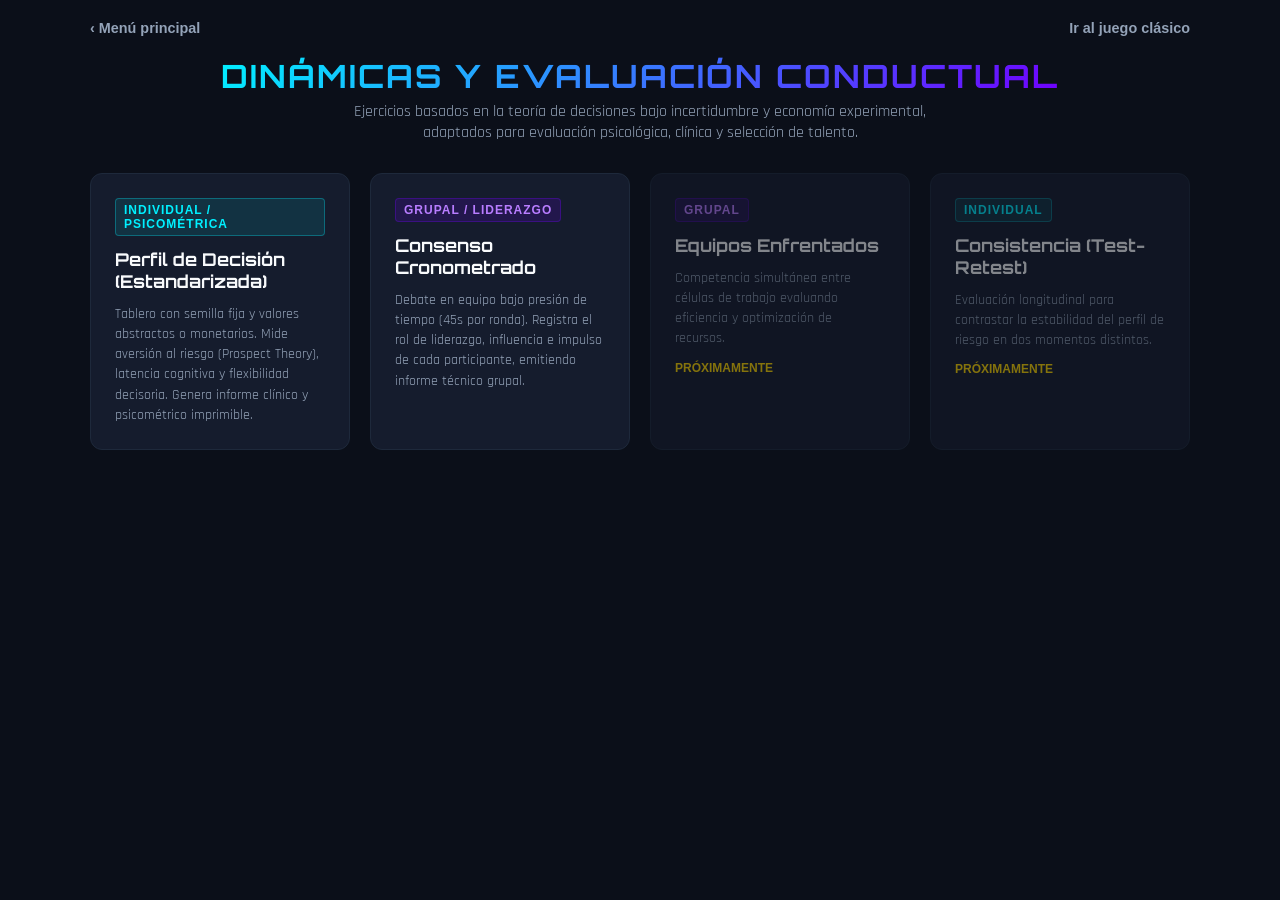
==== commit 080d96a8: "nuevo Modo Psicométrico / Abstracto" ====
--- a/dinamicas.html
+++ b/dinamicas.html
@@ -3,7 +3,7 @@
 <head>
   <meta charset="UTF-8">
   <meta name="viewport" content="width=device-width, initial-scale=1.0">
-  <title>Dinámicas - Simulador de Maletines</title>
+  <title>Dinámicas — Simulador de Decisiones bajo Incertidumbre</title>
   <link rel="preconnect" href="https://fonts.googleapis.com">
   <link rel="preconnect" href="https://fonts.gstatic.com" crossorigin>
   <link href="https://fonts.googleapis.com/css2?family=Orbitron:wght@500;700;900&family=Rajdhani:wght@500;600;700&display=swap" rel="stylesheet">
@@ -13,39 +13,39 @@
 
   <div class="top-nav">
     <a href="index.html">‹ Menú principal</a>
-    <a href="juego.html">Ir al juego</a>
-  </div>
-
-  <h1>Dinámicas</h1>
-  <p class="subtitle">Ejercicios basados en el mismo modelo de decisión bajo incertidumbre, pensados para usar con personas o grupos.</p>
+    <a href="juego.html">Ir al juego clásico</a>
+  </div>
+
+  <h1>Dinámicas y Evaluación Conductual</h1>
+  <p class="subtitle">Ejercicios basados en la teoría de decisiones bajo incertidumbre y economía experimental, adaptados para evaluación psicológica, clínica y selección de talento.</p>
 
   <!-- ============================ Selector ============================ -->
   <div class="screen active" id="screen-menu">
     <div class="dyn-grid">
 
       <div class="dyn-card" data-target="individual">
-        <span class="dyn-tag individual">Individual</span>
-        <h3>Perfil de decisión (estandarizada)</h3>
-        <p>Mismo tablero para cada persona (no se mezcla al azar), para poder comparar entre candidatos. Mide perfil de riesgo y tiempo de deliberación en cada oferta.</p>
+        <span class="dyn-tag individual">Individual / Psicométrica</span>
+        <h3>Perfil de Decisión (Estandarizada)</h3>
+        <p>Tablero con semilla fija y valores abstractos o monetarios. Mide aversión al riesgo (Prospect Theory), latencia cognitiva y flexibilidad decisoria. Genera informe clínico y psicométrico imprimible.</p>
       </div>
 
       <div class="dyn-card" data-target="group">
-        <span class="dyn-tag grupal">Grupal</span>
-        <h3>Consenso cronometrado</h3>
-        <p>El grupo debate y decide en equipo bajo presión de tiempo. Se registra quién impulsó cada decisión, para observar liderazgo y participación.</p>
+        <span class="dyn-tag grupal">Grupal / Liderazgo</span>
+        <h3>Consenso Cronometrado</h3>
+        <p>Debate en equipo bajo presión de tiempo (45s por ronda). Registra el rol de liderazgo, influencia e impulso de cada participante, emitiendo informe técnico grupal.</p>
       </div>
 
       <div class="dyn-card disabled">
         <span class="dyn-tag grupal">Grupal</span>
-        <h3>Equipos enfrentados</h3>
-        <p>Dos o más equipos compiten con tableros propios; gana quien deja menos valor sobre la mesa.</p>
+        <h3>Equipos Enfrentados</h3>
+        <p>Competencia simultánea entre células de trabajo evaluando eficiencia y optimización de recursos.</p>
         <span class="soon">Próximamente</span>
       </div>
 
       <div class="dyn-card disabled">
         <span class="dyn-tag individual">Individual</span>
-        <h3>Consistencia (test-retest)</h3>
-        <p>La misma persona repite el ejercicio en dos momentos distintos para observar estabilidad en su perfil de riesgo.</p>
+        <h3>Consistencia (Test-Retest)</h3>
+        <p>Evaluación longitudinal para contrastar la estabilidad del perfil de riesgo en dos momentos distintos.</p>
         <span class="soon">Próximamente</span>
       </div>
 
@@ -55,17 +55,20 @@
   <!-- ======================= Individual: intro ======================= -->
   <div class="screen" id="screen-individual-intro">
     <div class="intro-box">
-      <h2>Perfil de decisión — versión estandarizada</h2>
+      <h2>Perfil de Decisión — Evaluación Individual</h2>
       <p class="note">
-        El tablero es siempre el mismo (mismos premios en los mismos maletines), para que el resultado
-        se pueda comparar entre personas. Se registra qué decisión tomó en cada oferta y cuánto tardó en tomarla.
+        Tablero estandarizado con valores fijos para comparar candidatos. Podés elegir el <strong>Modo Psicométrico (Abstracto / Puntos de Desempeño)</strong> para aislar el análisis de sesgos socioeconómicos, o el modo monetario clásico.
       </p>
       <div class="field-row">
-        <input type="text" id="ind-name-input" placeholder="Nombre del participante (opcional)">
+        <input type="text" id="ind-name-input" placeholder="Nombre del evaluado / candidato">
+      </div>
+      <div class="field-row" style="align-items: center; justify-content: space-between; background: rgba(0,0,0,0.2); padding: 10px 14px; border-radius: 8px; border: 1px solid var(--border-color);">
+        <label for="ind-abstract-mode" style="font-size:0.9rem; cursor:pointer; color:var(--text-main);">🧩 Modo Psicométrico (Puntos de Desempeño en vez de dinero)</label>
+        <input type="checkbox" id="ind-abstract-mode" checked style="width:18px; height:18px; accent-color:var(--accent-blue); cursor:pointer;">
       </div>
       <div class="panel-actions">
         <button class="btn btn-ghost" data-back>‹ Volver</button>
-        <button class="btn btn-deal" id="ind-start-btn">Iniciar prueba</button>
+        <button class="btn btn-deal" id="ind-start-btn">Iniciar evaluación</button>
       </div>
     </div>
   </div>
@@ -75,16 +78,16 @@
     <div class="dashboard">
       <div class="metric-card"><h3>Ronda</h3><div class="value" id="ind-round-label">-</div></div>
       <div class="metric-card"><h3>Restantes</h3><div class="value" id="ind-remaining">0</div></div>
-      <div class="metric-card"><h3>Valor Esperado</h3><div class="value" id="ind-ve">$0</div></div>
-      <div class="metric-card"><h3>Oferta Estimada</h3><div class="value offer" id="ind-offer">$0</div></div>
-    </div>
-
-    <div class="status-bar" id="ind-status">Elegí tu maletín</div>
+      <div class="metric-card"><h3>Valor Esperado (VE)</h3><div class="value" id="ind-ve">0</div></div>
+      <div class="metric-card"><h3>Oferta Estimada</h3><div class="value offer" id="ind-offer">0</div></div>
+    </div>
+
+    <div class="status-bar" id="ind-status">Elegí el elemento inicial</div>
 
     <div class="player-case-bar" id="ind-player-bar" hidden>
-      <span class="label">Tu maletín</span>
+      <span class="label" id="ind-player-bar-label">Posición reservada</span>
       <span class="num" id="ind-player-num">-</span>
-      <span class="hint" id="ind-player-hint">queda cerrado hasta el final</span>
+      <span class="hint" id="ind-player-hint">queda bloqueada hasta la resolución</span>
     </div>
 
     <div class="main-container">
@@ -94,19 +97,19 @@
     </div>
 
     <div class="controls">
-      <button class="reset-btn" id="ind-reset-btn">Reiniciar prueba</button>
+      <button class="reset-btn" id="ind-reset-btn">Reiniciar evaluación</button>
     </div>
   </div>
 
   <!-- Overlay oferta individual -->
   <div class="overlay" id="ind-offer-overlay" hidden>
     <div class="panel">
-      <h2>La banca te ofrece</h2>
-      <div class="big-amount" id="ind-offer-amount">$0</div>
+      <h2>Oferta de la Banca / Entidad</h2>
+      <div class="big-amount" id="ind-offer-amount">0</div>
       <p class="panel-sub" id="ind-offer-sub"></p>
       <div class="panel-actions">
-        <button class="btn btn-deal" id="ind-deal-btn">Trato</button>
-        <button class="btn btn-nodeal" id="ind-nodeal-btn">No Trato</button>
+        <button class="btn btn-deal" id="ind-deal-btn">Aceptar Oferta (Trato)</button>
+        <button class="btn btn-nodeal" id="ind-nodeal-btn">Rechazar (No Trato)</button>
       </div>
     </div>
   </div>
@@ -114,11 +117,11 @@
   <!-- Overlay cambio final individual -->
   <div class="overlay" id="ind-swap-overlay" hidden>
     <div class="panel">
-      <h2>Última decisión</h2>
+      <h2>Dilema Final (Flexibilidad Cognitiva)</h2>
       <p class="panel-sub" id="ind-swap-sub"></p>
       <div class="panel-actions">
-        <button class="btn btn-keep" id="ind-keep-btn">Me quedo con el mío</button>
-        <button class="btn btn-swap" id="ind-swap-btn">Cambiar maletín</button>
+        <button class="btn btn-keep" id="ind-keep-btn">Mantener posición original</button>
+        <button class="btn btn-swap" id="ind-swap-btn">Cambiar de posición</button>
       </div>
     </div>
   </div>
@@ -127,10 +130,10 @@
   <div class="overlay" id="ind-result-overlay" hidden>
     <div class="panel wide">
       
-      <!-- Bloque para el jugador -->
+      <!-- Vista limpia para el evaluado -->
       <div id="player-view-block">
-        <h2 id="ind-result-title">Fin de la prueba</h2>
-        <div class="big-amount" id="ind-result-amount">$0</div>
+        <h2 id="ind-result-title">Fin de la Evaluación</h2>
+        <div class="big-amount" id="ind-result-amount">0</div>
         <p class="panel-sub" id="ind-result-sub"></p>
         
         <div class="risk-profile" id="ind-risk-profile">
@@ -141,18 +144,18 @@
         <div class="result-history" id="ind-result-history"></div>
       </div>
 
-      <!-- Sección del Informe Técnico Individual -->
+      <!-- Sección del Informe Psicométrico y Técnico Individual -->
       <div id="ind-pro-report" class="pro-report-container" hidden>
         <div class="pro-report-header">
-          <h3>📋 Informe Técnico de Evaluación Conductual</h3>
+          <h3>📋 Informe Psicométrico y Técnico de Evaluación Conductual</h3>
           <button class="btn btn-ghost" id="ind-print-pro-btn" style="padding:4px 12px; font-size:0.75rem;">🖨️ Imprimir Informe</button>
         </div>
         <div id="ind-pro-report-content" class="pro-report-body"></div>
       </div>
 
       <div class="panel-actions" style="margin-top:20px;">
-        <button class="btn btn-ghost" id="ind-toggle-pro-btn">👁️ Ver Informe Profesional</button>
-        <button class="btn btn-deal" id="ind-again-btn">Nueva prueba</button>
+        <button class="btn btn-ghost" id="ind-toggle-pro-btn">👁️ Ver Informe Psicométrico</button>
+        <button class="btn btn-deal" id="ind-again-btn">Nueva evaluación</button>
       </div>
     </div>
   </div>
@@ -160,14 +163,16 @@
   <!-- ========================== Grupal: intro ========================== -->
   <div class="screen" id="screen-group-intro">
     <div class="intro-box">
-      <h2>Consenso grupal cronometrado</h2>
+      <h2>Consenso Grupal Cronometrado</h2>
       <p class="note">
-        El grupo mira el mismo tablero (proyectado) y debe decidir en conjunto, dentro de un tiempo límite,
-        si acepta cada oferta de la banca. Podés anotar quién impulsó cada decisión para observar
-        participación y liderazgo.
+        Evaluación colectiva bajo presión temporal (45s por ronda). Podés activar el modo psicométrico abstracto y registrar a los impulsores de cada decisión para analizar dinámicas de liderazgo.
       </p>
+      <div class="field-row" style="align-items: center; justify-content: space-between; background: rgba(0,0,0,0.2); padding: 10px 14px; border-radius: 8px; border: 1px solid var(--border-color);">
+        <label for="grp-abstract-mode" style="font-size:0.9rem; cursor:pointer; color:var(--text-main);">🧩 Modo Psicométrico (Puntos abstractos)</label>
+        <input type="checkbox" id="grp-abstract-mode" checked style="width:18px; height:18px; accent-color:var(--accent-blue); cursor:pointer;">
+      </div>
       <div class="field-row">
-        <input type="text" id="grp-name-input" placeholder="Nombre del/de la participante">
+        <input type="text" id="grp-name-input" placeholder="Nombre del participante">
         <button class="btn btn-deal" id="grp-add-btn" type="button">Agregar</button>
       </div>
       <div class="participant-list" id="grp-participant-list">
@@ -175,7 +180,7 @@
       </div>
       <div class="panel-actions">
         <button class="btn btn-ghost" data-back>‹ Volver</button>
-        <button class="btn btn-deal" id="grp-start-btn">Iniciar dinámica</button>
+        <button class="btn btn-deal" id="grp-start-btn">Iniciar dinámica grupal</button>
       </div>
     </div>
   </div>
@@ -185,16 +190,16 @@
     <div class="dashboard">
       <div class="metric-card"><h3>Ronda</h3><div class="value" id="grp-round-label">-</div></div>
       <div class="metric-card"><h3>Restantes</h3><div class="value" id="grp-remaining">0</div></div>
-      <div class="metric-card"><h3>Valor Esperado</h3><div class="value" id="grp-ve">$0</div></div>
-      <div class="metric-card"><h3>Oferta Estimada</h3><div class="value offer" id="grp-offer">$0</div></div>
-    </div>
-
-    <div class="status-bar" id="grp-status">Elegí el maletín del grupo</div>
+      <div class="metric-card"><h3>Valor Esperado</h3><div class="value" id="grp-ve">0</div></div>
+      <div class="metric-card"><h3>Oferta Estimada</h3><div class="value offer" id="grp-offer">0</div></div>
+    </div>
+
+    <div class="status-bar" id="grp-status">Elijan la posición del grupo</div>
 
     <div class="player-case-bar" id="grp-player-bar" hidden>
-      <span class="label">Maletín del grupo</span>
+      <span class="label" id="grp-player-bar-label">Posición del grupo</span>
       <span class="num" id="grp-player-num">-</span>
-      <span class="hint" id="grp-player-hint">queda cerrado hasta el final</span>
+      <span class="hint" id="grp-player-hint">queda bloqueada hasta la resolución</span>
     </div>
 
     <div class="main-container">
@@ -211,19 +216,19 @@
   <!-- Overlay oferta grupal -->
   <div class="overlay" id="grp-offer-overlay" hidden>
     <div class="panel">
-      <h2>La banca ofrece</h2>
+      <h2>Oferta para el Grupo</h2>
       <div class="countdown-ring" id="grp-countdown">45s</div>
-      <div class="big-amount" id="grp-offer-amount">$0</div>
+      <div class="big-amount" id="grp-offer-amount">0</div>
       <p class="panel-sub" id="grp-offer-sub"></p>
       <div class="driver-select" id="grp-driver-wrap">
-        <label for="grp-driver-select">¿Quién impulsó esta decisión? (opcional)</label>
+        <label for="grp-driver-select">¿Quién impulsó esta decisión? (liderazgo)</label>
         <select id="grp-driver-select">
           <option value="">— Sin especificar —</option>
         </select>
       </div>
       <div class="panel-actions">
-        <button class="btn btn-deal" id="grp-deal-btn">Trato</button>
-        <button class="btn btn-nodeal" id="grp-nodeal-btn">No Trato</button>
+        <button class="btn btn-deal" id="grp-deal-btn">Aceptar Oferta (Trato)</button>
+        <button class="btn btn-nodeal" id="grp-nodeal-btn">Rechazar (No Trato)</button>
       </div>
     </div>
   </div>
@@ -231,17 +236,17 @@
   <!-- Overlay cambio final grupal -->
   <div class="overlay" id="grp-swap-overlay" hidden>
     <div class="panel">
-      <h2>Última decisión</h2>
+      <h2>Dilema Final Grupal</h2>
       <p class="panel-sub" id="grp-swap-sub"></p>
       <div class="driver-select">
-        <label for="grp-swap-driver-select">¿Quién impulsó esta decisión? (opcional)</label>
+        <label for="grp-swap-driver-select">¿Quién impulsó esta decisión?</label>
         <select id="grp-swap-driver-select">
           <option value="">— Sin especificar —</option>
         </select>
       </div>
       <div class="panel-actions">
-        <button class="btn btn-keep" id="grp-keep-btn">Se queda con el suyo</button>
-        <button class="btn btn-swap" id="grp-swap-btn">Cambiar maletín</button>
+        <button class="btn btn-keep" id="grp-keep-btn">Mantener posición del grupo</button>
+        <button class="btn btn-swap" id="grp-swap-btn">Cambiar de posición</button>
       </div>
     </div>
   </div>
@@ -252,8 +257,8 @@
       
       <!-- Vista limpia para el grupo -->
       <div id="grp-player-view-block">
-        <h2 id="grp-result-title">Fin de la dinámica</h2>
-        <div class="big-amount" id="grp-result-amount">$0</div>
+        <h2 id="grp-result-title">Fin de la Dinámica</h2>
+        <div class="big-amount" id="grp-result-amount">0</div>
         <p class="panel-sub" id="grp-result-sub"></p>
         <div class="participation-list" id="grp-participation-list"></div>
         <div class="result-history" id="grp-result-history"></div>
@@ -262,14 +267,14 @@
       <!-- Sección del Informe Técnico Grupal -->
       <div id="grp-pro-report" class="pro-report-container" hidden>
         <div class="pro-report-header">
-          <h3>📋 Informe Técnico de Dinámica Grupal</h3>
+          <h3>📋 Informe Psicométrico y Técnico de Dinámica Grupal</h3>
           <button class="btn btn-ghost" id="grp-print-pro-btn" style="padding:4px 12px; font-size:0.75rem;">🖨️ Imprimir Informe Grupal</button>
         </div>
         <div id="grp-pro-report-content" class="pro-report-body"></div>
       </div>
 
       <div class="panel-actions" style="margin-top:20px;">
-        <button class="btn btn-ghost" id="grp-toggle-pro-btn">👁️ Ver Informe Profesional</button>
+        <button class="btn btn-ghost" id="grp-toggle-pro-btn">👁️ Ver Informe Grupal</button>
         <button class="btn btn-deal" id="grp-again-btn">Nueva dinámica</button>
       </div>
     </div>
--- a/dinamicas.css
+++ b/dinamicas.css
@@ -1,6 +1,5 @@
 /* ==========================================================================
-   Dinámicas — Estilos independientes para el módulo de dinámicas grupales
-   e individuales.
+   Dinámicas — Estilos independientes con la estética original del juego principal
    ========================================================================== */
 
 :root {
@@ -22,6 +21,12 @@
   padding: 0;
 }
 
+/* Regla crítica para garantizar el ocultamiento de elementos */
+.overlay[hidden],
+[hidden] {
+  display: none !important;
+}
+
 body {
   background-color: var(--bg-dark);
   color: var(--text-main);
@@ -61,6 +66,7 @@
   text-transform: uppercase;
   letter-spacing: 2px;
   background: linear-gradient(135deg, var(--accent-blue), var(--accent-purple));
+  background-clip: text;
   -webkit-background-clip: text;
   -webkit-text-fill-color: transparent;
   margin-bottom: 5px;
@@ -283,7 +289,7 @@
   font-size: 0.8rem;
 }
 
-/* ---------------- Tablero Principal ---------------- */
+/* ---------------- Tablero Principal (Estilo Clásico del Juego) ---------------- */
 
 .main-container {
   display: grid;
